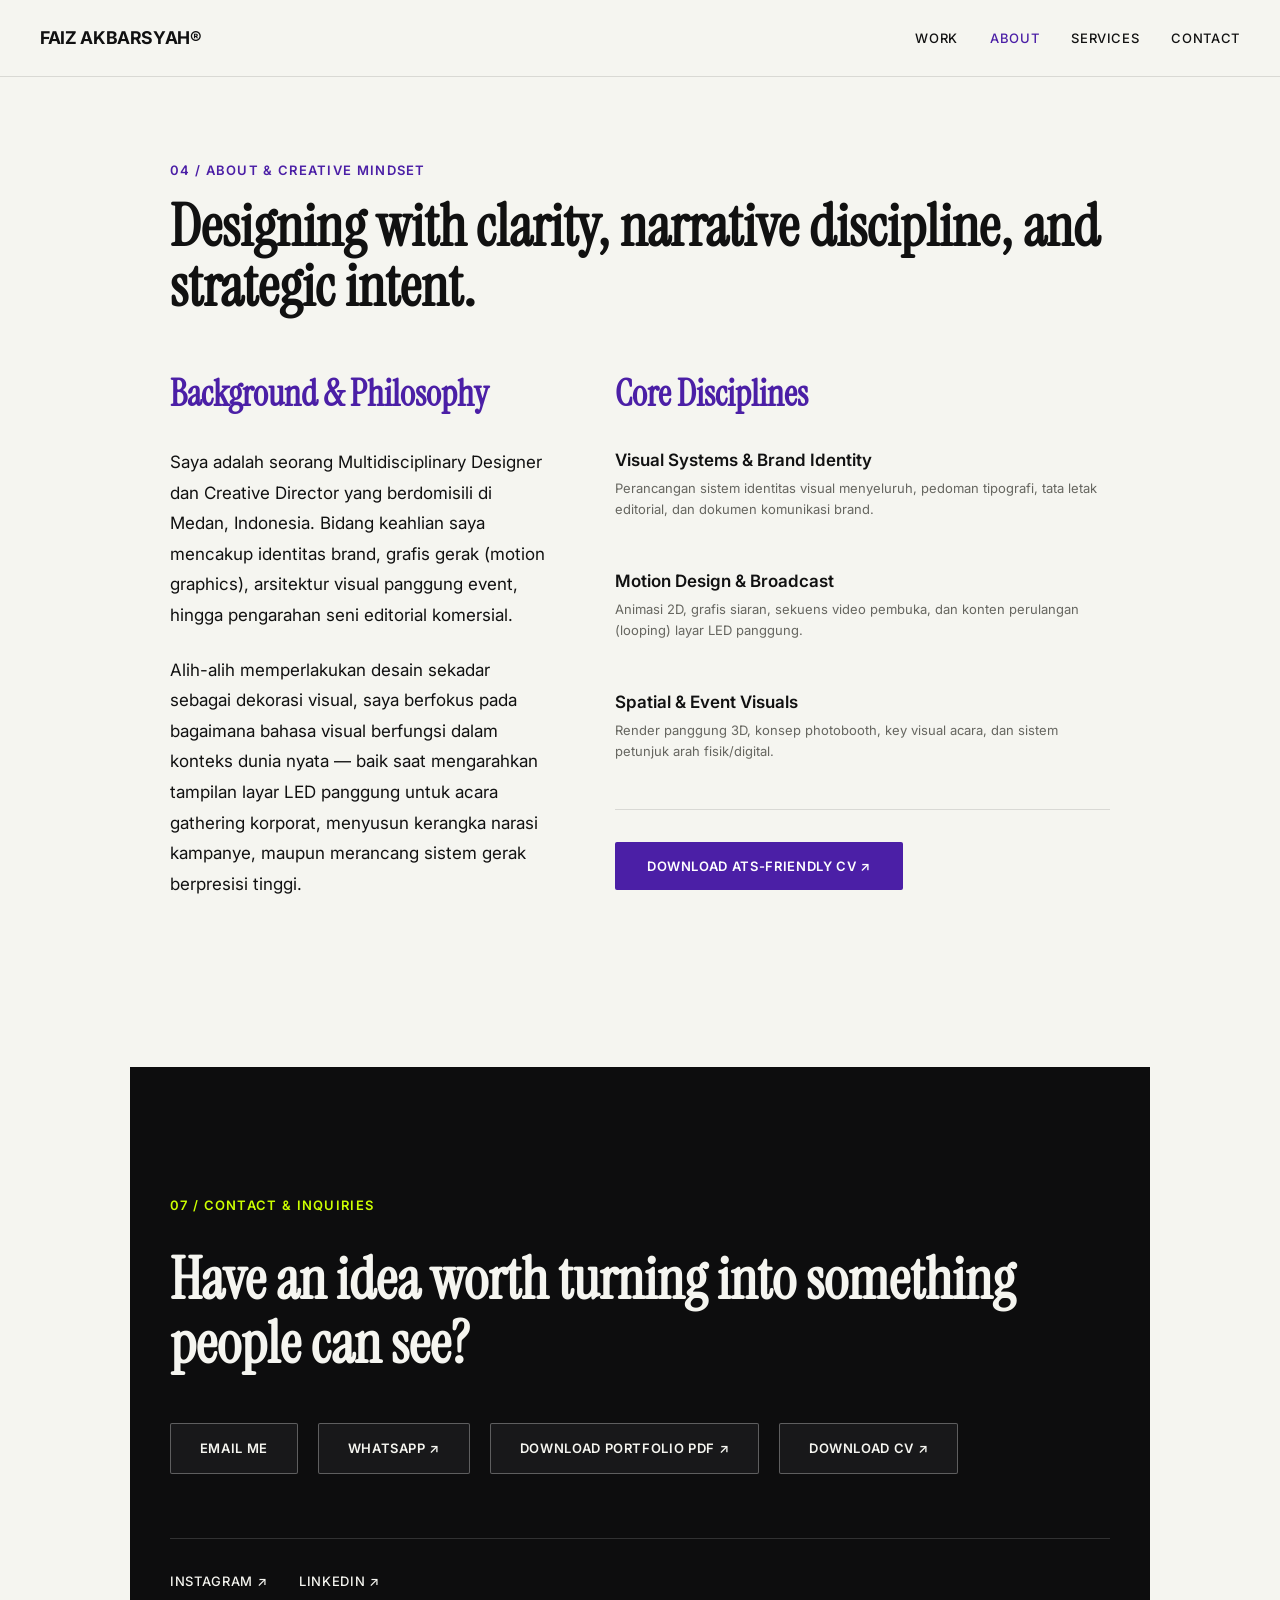
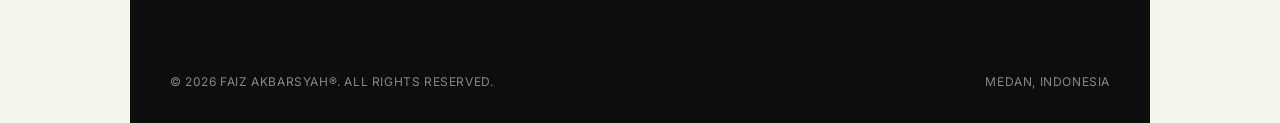
==== about.html @ 17c85652 "Fix footer button contrast, add dedicated about page, and remove scroll trap" ====
<!DOCTYPE html>
<html lang="id">
<head>
  <meta charset="UTF-8">
  <meta name="viewport" content="width=device-width, initial-scale=1.0">
  <title>About — FAIZ AKBARSYAH®</title>
  <meta name="description" content="Tentang Faiz Akbarsyah — Graphic Designer, Motion Designer, dan Creative Director berbasis di Medan, Indonesia.">
  <link rel="icon" type="image/svg+xml" href="/assets/icons/favicon.svg">
  <link rel="stylesheet" href="/css/style.css">
</head>
<body>

  <a href="#main-content" class="skip-link">Lompat ke Konten Utama</a>

  <header class="site-header" role="banner">
    <a href="/" class="brand-logo" aria-label="Beranda FAIZ AKBARSYAH">FAIZ AKBARSYAH®</a>
    <nav aria-label="Navigasi Utama">
      <ul class="nav-links">
        <li><a href="/#work">Work</a></li>
        <li><a href="/about.html" style="color: var(--color-purple);">About</a></li>
        <li><a href="/#services">Services</a></li>
        <li><a href="/#contact">Contact</a></li>
      </ul>
    </nav>
  </header>

  <main id="main-content" style="padding-top: 10rem;">
    <article class="about-page-container">
      <section style="border-bottom: none; padding-top: 0;">
        <p class="hero-subtitle">04 / ABOUT & CREATIVE MINDSET</p>
        <h1 class="font-serif" style="font-size: var(--text-h1); line-height: 1.05; margin-bottom: 3rem; max-width: 1000px;">
          Designing with clarity, narrative discipline, and strategic intent.
        </h1>

        <div class="about-grid">
          <div class="about-col-left">
            <h2 class="font-serif" style="font-size: var(--text-h2); color: var(--color-purple); margin-bottom: 1.5rem;">Background & Philosophy</h2>
            <p class="about-text">
              Saya adalah seorang Multidisciplinary Designer dan Creative Director yang berdomisili di Medan, Indonesia. Bidang keahlian saya mencakup identitas brand, grafis gerak (motion graphics), arsitektur visual panggung event, hingga pengarahan seni editorial komersial.
            </p>
            <p class="about-text">
              Alih-alih memperlakukan desain sekadar sebagai dekorasi visual, saya berfokus pada bagaimana bahasa visual berfungsi dalam konteks dunia nyata — baik saat mengarahkan tampilan layar LED panggung untuk acara gathering korporat, menyusun kerangka narasi kampanye, maupun merancang sistem gerak berpresisi tinggi.
            </p>
          </div>

          <div class="about-col-right">
            <h2 class="font-serif" style="font-size: var(--text-h2); color: var(--color-purple); margin-bottom: 1.5rem;">Core Disciplines</h2>
            
            <div class="about-capabilities-matrix" style="margin-top: 0; border-top: none; padding-top: 0;">
              <div class="matrix-item">
                <span class="matrix-title">Visual Systems & Brand Identity</span>
                <span class="matrix-desc">Perancangan sistem identitas visual menyeluruh, pedoman tipografi, tata letak editorial, dan dokumen komunikasi brand.</span>
              </div>
              <div class="matrix-item" style="margin-top: 1.5rem;">
                <span class="matrix-title">Motion Design & Broadcast</span>
                <span class="matrix-desc">Animasi 2D, grafis siaran, sekuens video pembuka, dan konten perulangan (looping) layar LED panggung.</span>
              </div>
              <div class="matrix-item" style="margin-top: 1.5rem;">
                <span class="matrix-title">Spatial & Event Visuals</span>
                <span class="matrix-desc">Render panggung 3D, konsep photobooth, key visual acara, dan sistem petunjuk arah fisik/digital.</span>
              </div>
            </div>

            <div style="margin-top: 3rem; padding-top: 2rem; border-top: 1px solid var(--color-border);">
              <a href="/cv-print.html" target="_blank" rel="noopener" class="btn-editorial" style="background-color: var(--color-purple); color: #fff;">
                Download ATS-Friendly CV ↗
              </a>
            </div>
          </div>
        </div>
      </section>

      <!-- Seksi Kontak Footer -->
      <section class="contact-section" style="margin-top: 5rem;">
        <div class="contact-content">
          <p class="section-label">07 / CONTACT & INQUIRIES</p>
          <h2 class="contact-heading font-serif">Have an idea worth turning into something people can see?</h2>
          
          <div class="contact-actions">
            <a id="emailLink" href="#" class="btn-footer">Email Me</a>
            <a id="whatsappLink" href="#" class="btn-footer" target="_blank" rel="noopener">WhatsApp ↗</a>
            <a href="/print.html" class="btn-footer" target="_blank" rel="noopener">Download Portfolio PDF ↗</a>
            <a href="/cv-print.html" class="btn-footer" target="_blank" rel="noopener">Download CV ↗</a>
          </div>

          <div class="social-links-row">
            <a href="https://instagram.com/faizakbarsyah" target="_blank" rel="noopener" class="social-link">Instagram ↗</a>
            <a href="https://linkedin.com/in/faizakbarsyah" target="_blank" rel="noopener" class="social-link">LinkedIn ↗</a>
          </div>
        </div>

        <footer class="site-footer" role="contentinfo">
          <span>© 2026 FAIZ AKBARSYAH®. ALL RIGHTS RESERVED.</span>
          <span>MEDAN, INDONESIA</span>
        </footer>
      </section>
    </article>
  </main>

  <script src="/data/site-config.js"></script>
  <script src="/js/app.js"></script>
</body>
</html>
---- css/style.css ----
/* ==========================================================================
   FAIZ AKBARSYAH® — SWISS EDITORIAL DESIGN SYSTEM
   ========================================================================== */

@import url('https://fonts.googleapis.com/css2?family=Instrument+Serif:ital@0;1&family=Inter:wght@300;400;500;600;700&display=swap');

:root {
  /* Color Palette (Neutral 85-90%, Deep Purple & Neon Lime Accents) */
  --color-bg: #F5F5F0;
  --color-bg-dark: #0D0D0E;
  --color-surface: #EBEBE4;
  --color-surface-dark: #18181A;
  
  --color-text: #111111;
  --color-text-muted: #666660;
  --color-text-inverse: #F5F5F0;
  --color-border: rgba(17, 17, 17, 0.12);

  /* Primary Accents */
  --color-purple: #4B1FA6;
  --color-purple-subtle: rgba(75, 31, 166, 0.08);
  --color-lime: #CCFF00;
  --color-lime-hover: #B8E600;

  /* Typography */
  --font-serif: 'Instrument Serif', Georgia, serif;
  --font-sans: 'Inter', -apple-system, BlinkMacSystemFont, sans-serif;

  --text-hero: clamp(3.2rem, 7.5vw, 8rem);
  --text-h1: clamp(2.2rem, 4.5vw, 4.5rem);
  --text-h2: clamp(1.5rem, 2.8vw, 2.75rem);
  --text-body: 1.0625rem;
  --text-meta: 0.8125rem;

  /* Transitions */
  --ease-editorial: cubic-bezier(0.16, 1, 0.3, 1);
  --transition-fast: 0.2s var(--ease-editorial);
  --transition-medium: 0.4s var(--ease-editorial);
}

/* Accessibility Utilities */
.skip-link {
  position: absolute;
  top: -100px;
  left: 1rem;
  background: var(--color-lime);
  color: var(--color-bg-dark);
  padding: 0.75rem 1.5rem;
  font-weight: 700;
  z-index: 1000;
  transition: top var(--transition-fast);
  text-decoration: none;
}

.skip-link:focus { top: 1rem; }

.sr-only {
  position: absolute;
  width: 1px;
  height: 1px;
  padding: 0;
  margin: -1px;
  overflow: hidden;
  clip: rect(0, 0, 0, 0);
  white-space: nowrap;
  border: 0;
}

:focus-visible {
  outline: 3px solid var(--color-purple);
  outline-offset: 4px;
}

/* Base Resets */
*, *::before, *::after {
  box-sizing: border-box;
  margin: 0;
  padding: 0;
}

html {
  font-family: var(--font-sans);
  font-size: 16px;
  background-color: var(--color-bg);
  color: var(--color-text);
  scroll-behavior: smooth;
  -webkit-font-smoothing: antialiased;
}

body {
  line-height: 1.6;
  overflow-x: hidden;
}

/* Typography Classes */
.font-serif { font-family: var(--font-serif); }
.font-sans { font-family: var(--font-sans); }

.section-label {
  font-size: var(--text-meta);
  font-weight: 600;
  letter-spacing: 0.1em;
  text-transform: uppercase;
  color: var(--color-purple);
  margin-bottom: 2rem;
}

/* Navigation */
.site-header {
  position: fixed;
  top: 0;
  left: 0;
  width: 100%;
  padding: 1.5rem 2.5rem;
  display: flex;
  justify-content: space-between;
  align-items: center;
  z-index: 100;
  background: rgba(245, 245, 240, 0.85);
  backdrop-filter: blur(10px);
  border-bottom: 1px solid var(--color-border);
}

.brand-logo {
  font-weight: 700;
  font-size: 1.1rem;
  letter-spacing: -0.02em;
  text-decoration: none;
  color: var(--color-text);
}

.nav-links {
  display: flex;
  gap: 2rem;
  list-style: none;
}

.nav-links a {
  text-decoration: none;
  color: var(--color-text);
  font-size: var(--text-meta);
  font-weight: 500;
  letter-spacing: 0.05em;
  text-transform: uppercase;
  transition: color var(--transition-fast);
}

.nav-links a:hover { color: var(--color-purple); }

/* Section Containers */
section {
  padding: 8rem 2.5rem 4rem;
  border-bottom: 1px solid var(--color-border);
}

@media (max-width: 768px) {
  section { padding: 6rem 1.5rem 3rem; }
  .site-header { padding: 1rem 1.5rem; }
}

/* Hero Section */
.hero-section {
  min-height: 85vh;
  display: flex;
  flex-direction: column;
  justify-content: flex-end;
  padding-bottom: 4rem;
  overflow: hidden;
}

.hero-title {
  font-family: var(--font-serif);
  font-size: var(--text-hero);
  line-height: 0.95;
  letter-spacing: -0.03em;
  text-transform: uppercase;
  margin-bottom: 2rem;
}

.hero-title-line {
  display: block;
  will-change: transform;
  transition: transform 0.1s linear;
}

.hero-title-line:nth-child(2) { color: var(--color-purple); }

.hero-subtitle {
  font-size: var(--text-meta);
  font-weight: 600;
  letter-spacing: 0.1em;
  text-transform: uppercase;
  color: var(--color-purple);
  margin-bottom: 1rem;
}

/* Short Manifesto */
.manifesto-section { max-width: 900px; }

.manifesto-text {
  font-family: var(--font-serif);
  font-size: var(--text-h2);
  line-height: 1.3;
  color: var(--color-text);
}

/* Category Filter Bar */
.filter-bar {
  display: flex;
  gap: 0.75rem;
  flex-wrap: wrap;
  margin-bottom: 2.5rem;
}

.filter-btn {
  background: transparent;
  border: 1px solid var(--color-border);
  padding: 0.5rem 1.25rem;
  font-family: var(--font-sans);
  font-size: var(--text-meta);
  font-weight: 500;
  cursor: pointer;
  border-radius: 20px;
  position: relative;
  overflow: hidden;
  transition: all var(--transition-fast);
}

.filter-btn.active, .filter-btn:hover {
  background-color: var(--color-purple);
  color: var(--color-text-inverse);
  border-color: var(--color-purple);
}

.filter-btn::after {
  content: '';
  position: absolute;
  bottom: 0;
  left: 50%;
  width: 0;
  height: 2px;
  background: var(--color-lime);
  transition: all var(--transition-fast);
  transform: translateX(-50%);
}

.filter-btn.active::after { width: 60%; }

/* Horizontal Work Gallery (Bebas Jebakan Scroll) */
.work-section { overflow: hidden; }

.horizontal-gallery-wrapper {
  display: flex;
  gap: 2rem;
  overflow-x: auto;
  scroll-snap-type: x mandatory;
  padding-bottom: 2rem;
  scrollbar-width: thin;
  scrollbar-color: var(--color-purple) var(--color-surface);
}

.horizontal-gallery-wrapper::-webkit-scrollbar { height: 6px; }
.horizontal-gallery-wrapper::-webkit-scrollbar-track { background: var(--color-surface); }
.horizontal-gallery-wrapper::-webkit-scrollbar-thumb { background-color: var(--color-purple); border-radius: 10px; }

.project-card {
  flex: 0 0 450px;
  scroll-snap-align: start;
  text-decoration: none;
  color: var(--color-text);
  display: flex;
  flex-direction: column;
  gap: 1rem;
  position: relative;
  cursor: pointer;
}

.project-card.size-large { flex: 0 0 650px; }
.project-card.size-small { flex: 0 0 350px; }

@media (max-width: 768px) {
  .project-card, .project-card.size-large, .project-card.size-small {
    flex: 0 0 85vw;
  }
}

.card-media-wrapper {
  position: relative;
  width: 100%;
  aspect-ratio: 16 / 10;
  background-color: var(--color-surface);
  overflow: hidden;
  border-radius: 2px;
}

.card-media-wrapper img,
.card-media-wrapper video {
  width: 100%;
  height: 100%;
  object-fit: cover;
  transition: transform var(--transition-medium), opacity var(--transition-fast);
}

.card-media-wrapper video {
  position: absolute;
  top: 0;
  left: 0;
  opacity: 0;
  pointer-events: none;
}

.play-badge {
  position: absolute;
  top: 1rem;
  right: 1rem;
  background: var(--color-lime);
  color: var(--color-bg-dark);
  font-size: 0.7rem;
  font-weight: 700;
  letter-spacing: 0.08em;
  text-transform: uppercase;
  padding: 0.25rem 0.6rem;
  border-radius: 100px;
  opacity: 0;
  transform: translateY(-5px);
  transition: all var(--transition-fast);
}

.project-card:hover .card-media-wrapper img { transform: scale(1.03); }
.project-card:hover .card-media-wrapper video.is-playing { opacity: 1; }
.project-card:hover .play-badge { opacity: 1; transform: translateY(0); }

.card-info {
  display: flex;
  justify-content: space-between;
  align-items: baseline;
}

.card-title { font-size: 1.25rem; font-weight: 600; }
.card-meta { font-size: var(--text-meta); color: var(--color-text-muted); }

/* About Section & Page */
.about-page-container { max-width: 1100px; margin: 0 auto; padding: 0 2.5rem; }

.about-grid {
  display: grid;
  grid-template-columns: 1fr 1.3fr;
  gap: 4rem;
}

@media (max-width: 900px) {
  .about-grid { grid-template-columns: 1fr; gap: 2rem; }
  .about-page-container { padding: 0 1.5rem; }
}

.about-heading { font-size: var(--text-h2); line-height: 1.2; }
.about-text { font-size: var(--text-body); color: var(--color-text); line-height: 1.8; margin-bottom: 1.5rem; }

.about-capabilities-matrix {
  margin-top: 3rem;
  display: flex;
  flex-direction: column;
  gap: 1.5rem;
  border-top: 1px solid var(--color-border);
  padding-top: 2rem;
}

.matrix-item { display: flex; flex-direction: column; gap: 0.25rem; }
.matrix-title { font-weight: 600; font-size: var(--text-body); }
.matrix-desc { font-size: var(--text-meta); color: var(--color-text-muted); }

/* Services Section */
.services-list {
  display: grid;
  grid-template-columns: repeat(auto-fit, minmax(300px, 1fr));
  gap: 3rem;
  margin-top: 2rem;
}

.service-item {
  display: flex;
  gap: 1.5rem;
  border-top: 1px solid var(--color-border);
  padding-top: 1.5rem;
  cursor: pointer;
  transition: transform var(--transition-fast);
}

.service-item:hover { transform: translateY(-4px); }
.service-item:hover .service-title { color: var(--color-purple); }

.service-num { font-size: 2rem; color: var(--color-purple); line-height: 1; }
.service-title { font-size: 1.25rem; font-weight: 600; margin-bottom: 0.5rem; transition: color var(--transition-fast); }
.service-desc { font-size: var(--text-meta); color: var(--color-text-muted); line-height: 1.6; }

/* Testimonials Section */
.testimonials-grid { max-width: 900px; margin-top: 2rem; }
.testimonial-card { border-left: 3px solid var(--color-purple); padding-left: 2rem; }
.testimonial-quote { font-size: var(--text-h2); line-height: 1.3; margin-bottom: 1.5rem; }
.testimonial-author { display: flex; flex-direction: column; font-style: normal; }
.author-name { font-weight: 600; font-size: var(--text-body); }
.author-role { font-size: var(--text-meta); color: var(--color-text-muted); }

/* Contact & Footer (PERBAIKAN TUNTAS GAMBAR 1 - Tombol Footer Terlihat Jelas) */
.contact-section {
  background-color: var(--color-bg-dark);
  color: var(--color-text-inverse);
  padding-bottom: 2rem;
  border-bottom: none;
}

.contact-section .section-label { color: var(--color-lime); }

.contact-heading {
  font-size: var(--text-h1);
  line-height: 1.1;
  margin-bottom: 3rem;
  max-width: 1000px;
}

.contact-actions {
  display: flex;
  gap: 1.25rem;
  flex-wrap: wrap;
  margin-bottom: 4rem;
}

/* TAMPILAN TEGAS TOMBOL FOOTER (Dipersiapkan Khusus Berlatar Gelap) */
.btn-footer {
  background-color: #18181A !important;
  color: #F5F5F0 !important;
  border: 1px solid rgba(255, 255, 255, 0.3) !important;
  padding: 0.9rem 1.8rem;
  font-family: var(--font-sans);
  font-size: var(--text-meta);
  font-weight: 600;
  letter-spacing: 0.05em;
  text-transform: uppercase;
  border-radius: 2px;
  text-decoration: none;
  display: inline-flex;
  align-items: center;
  gap: 0.5rem;
  transition: all var(--transition-fast);
}

.btn-footer:hover {
  background-color: var(--color-lime) !important;
  color: #0D0D0E !important;
  border-color: var(--color-lime) !important;
}

.social-links-row {
  display: flex;
  gap: 2rem;
  margin-bottom: 5rem;
  border-top: 1px solid rgba(255, 255, 255, 0.15);
  padding-top: 2rem;
}

.social-link {
  color: var(--color-text-inverse);
  text-decoration: none;
  font-size: var(--text-meta);
  font-weight: 500;
  letter-spacing: 0.05em;
  text-transform: uppercase;
  transition: color var(--transition-fast);
}

.social-link:hover { color: var(--color-lime); }

.site-footer {
  display: flex;
  justify-content: space-between;
  font-size: 0.75rem;
  color: rgba(255, 255, 255, 0.5);
  letter-spacing: 0.05em;
  text-transform: uppercase;
}

@media (max-width: 600px) {
  .site-footer { flex-direction: column; gap: 0.5rem; }
}

/* Button Standard Editorial (Mode Terang) */
.btn-editorial {
  display: inline-block;
  padding: 0.85rem 2rem;
  background-color: var(--color-text);
  color: var(--color-text-inverse);
  text-decoration: none;
  font-size: var(--text-meta);
  font-weight: 600;
  letter-spacing: 0.05em;
  text-transform: uppercase;
  border-radius: 2px;
  transition: background-color var(--transition-fast);
}

.btn-editorial:hover {
  background-color: var(--color-lime);
  color: var(--color-text);
}

/* Case Study Styling */
.case-study-hero { padding-top: 10rem; padding-bottom: 4rem; }

.case-study-meta-grid {
  display: grid;
  grid-template-columns: repeat(auto-fit, minmax(200px, 1fr));
  gap: 2rem;
  padding: 2rem 0;
  border-top: 1px solid var(--color-border);
  border-bottom: 1px solid var(--color-border);
  margin-bottom: 4rem;
}

.meta-item-label {
  font-size: var(--text-meta);
  text-transform: uppercase;
  letter-spacing: 0.08em;
  color: var(--color-text-muted);
  margin-bottom: 0.25rem;
}

.meta-item-value { font-size: 1rem; font-weight: 600; }

.case-study-media-hero {
  width: 100%;
  aspect-ratio: 16 / 9;
  background-color: var(--color-surface);
  margin-bottom: 5rem;
  overflow: hidden;
}

.case-study-media-hero img,
.case-study-media-hero video { width: 100%; height: 100%; object-fit: cover; }

.case-study-narrative {
  display: grid;
  grid-template-columns: 280px 1fr;
  gap: 3rem;
  margin-bottom: 4rem;
}

@media (max-width: 860px) {
  .case-study-narrative { grid-template-columns: 1fr; gap: 1rem; }
}

.narrative-title { font-family: var(--font-serif); font-size: 2rem; color: var(--color-purple); }
.narrative-content { font-size: var(--text-body); line-height: 1.8; color: var(--color-text); }

.case-study-gallery { display: flex; flex-direction: column; gap: 4rem; margin: 6rem 0; }
.gallery-item { width: 100%; background-color: var(--color-surface); }
.gallery-item img, .gallery-item video { width: 100%; height: auto; display: block; }
.gallery-caption { font-size: var(--text-meta); color: var(--color-text-muted); margin-top: 0.75rem; }

.next-project-bar {
  padding: 6rem 2.5rem;
  background-color: var(--color-surface-dark);
  color: var(--color-text-inverse);
  display: flex;
  justify-content: space-between;
  align-items: center;
  text-decoration: none;
  transition: background-color var(--transition-fast);
}

.next-project-bar:hover { background-color: var(--color-purple); }
.next-project-title { font-family: var(--font-serif); font-size: var(--text-h2); }

/* Print / PDF Generator Styling */
.print-body { background-color: #ffffff; color: #111111; }

.print-controls-header {
  position: sticky;
  top: 0;
  background: var(--color-bg-dark);
  color: var(--color-text-inverse);
  padding: 1rem 2rem;
  display: flex;
  justify-content: space-between;
  align-items: center;
  z-index: 200;
  border-bottom: 1px solid rgba(255, 255, 255, 0.1);
}

.print-controls-left { display: flex; align-items: center; gap: 1rem; }
.print-controls-left .brand-logo { color: var(--color-text-inverse); }
.print-separator { color: rgba(255, 255, 255, 0.3); }
.print-title { font-size: var(--text-meta); letter-spacing: 0.08em; color: var(--color-lime); }
.print-controls-right { display: flex; align-items: center; gap: 1.25rem; }
.print-label { font-size: var(--text-meta); }

.print-select {
  background: #222225;
  color: #fff;
  border: 1px solid rgba(255, 255, 255, 0.2);
  padding: 0.6rem 1rem;
  font-family: var(--font-sans);
  font-size: var(--text-meta);
  border-radius: 4px;
}

.btn-print-action {
  background-color: var(--color-lime);
  color: var(--color-bg-dark);
  border: none;
  padding: 0.75rem 1.5rem;
  font-family: var(--font-sans);
  font-size: var(--text-meta);
  font-weight: 700;
  letter-spacing: 0.05em;
  text-transform: uppercase;
  border-radius: 4px;
  cursor: pointer;
  display: inline-flex;
  align-items: center;
  gap: 0.6rem;
  transition: background-color var(--transition-fast);
}

.btn-print-action:hover { background-color: var(--color-lime-hover); }

.print-document { max-width: 1100px; margin: 0 auto; padding: 3rem 2rem; }

.print-doc-header {
  display: flex;
  justify-content: space-between;
  align-items: flex-end;
  border-bottom: 2px solid #111111;
  padding-bottom: 1.5rem;
  margin-bottom: 3rem;
}

.print-doc-title { font-size: 2.5rem; line-height: 1; }
.print-doc-subtitle { font-size: var(--text-meta); color: var(--color-text-muted); margin-top: 0.5rem; }
.print-doc-meta { text-align: right; display: flex; flex-direction: column; gap: 0.25rem; }

.print-tag {
  font-size: 0.75rem;
  font-weight: 700;
  background: var(--color-purple);
  color: #fff;
  padding: 0.2rem 0.6rem;
  border-radius: 2px;
  letter-spacing: 0.05em;
}

.print-date { font-size: var(--text-meta); color: var(--color-text-muted); }
.print-gallery-grid { display: flex; flex-direction: column; gap: 4cm; }

.print-item-page { page-break-inside: avoid; border-bottom: 1px dashed var(--color-border); padding-bottom: 3cm; }
.print-item-header { display: flex; gap: 1.5rem; align-items: baseline; margin-bottom: 1.5rem; }
.print-item-num { font-size: 2.5rem; color: var(--color-purple); }
.print-item-title { font-size: 1.75rem; font-weight: 700; }
.print-item-sub { font-size: var(--text-meta); color: var(--color-text-muted); }

.print-item-image {
  width: 100%;
  max-height: 500px;
  overflow: hidden;
  margin-bottom: 1.5rem;
  background: var(--color-surface);
}

.print-item-image img { width: 100%; height: 100%; object-fit: cover; }

.print-item-details {
  font-size: var(--text-body);
  line-height: 1.6;
  display: flex;
  flex-direction: column;
  gap: 0.75rem;
}

.print-doc-footer {
  margin-top: 4cm;
  border-top: 1px solid var(--color-border);
  padding-top: 1rem;
  display: flex;
  justify-content: space-between;
  font-size: 0.75rem;
  color: var(--color-text-muted);
}

/* Reduced Motion */
@media (prefers-reduced-motion: reduce) {
  *, ::before, ::after {
    animation-duration: 0.01ms !important;
    transition-duration: 0.01ms !important;
    scroll-behavior: auto !important;
  }
}

/* Print Stylesheet Overrides */
@media print {
  .no-print { display: none !important; }
  body { background: #ffffff !important; color: #000000 !important; }
  .print-document { padding: 0 !important; max-width: 100% !important; }
  .print-item-page { page-break-after: always; border-bottom: none !important; }
}
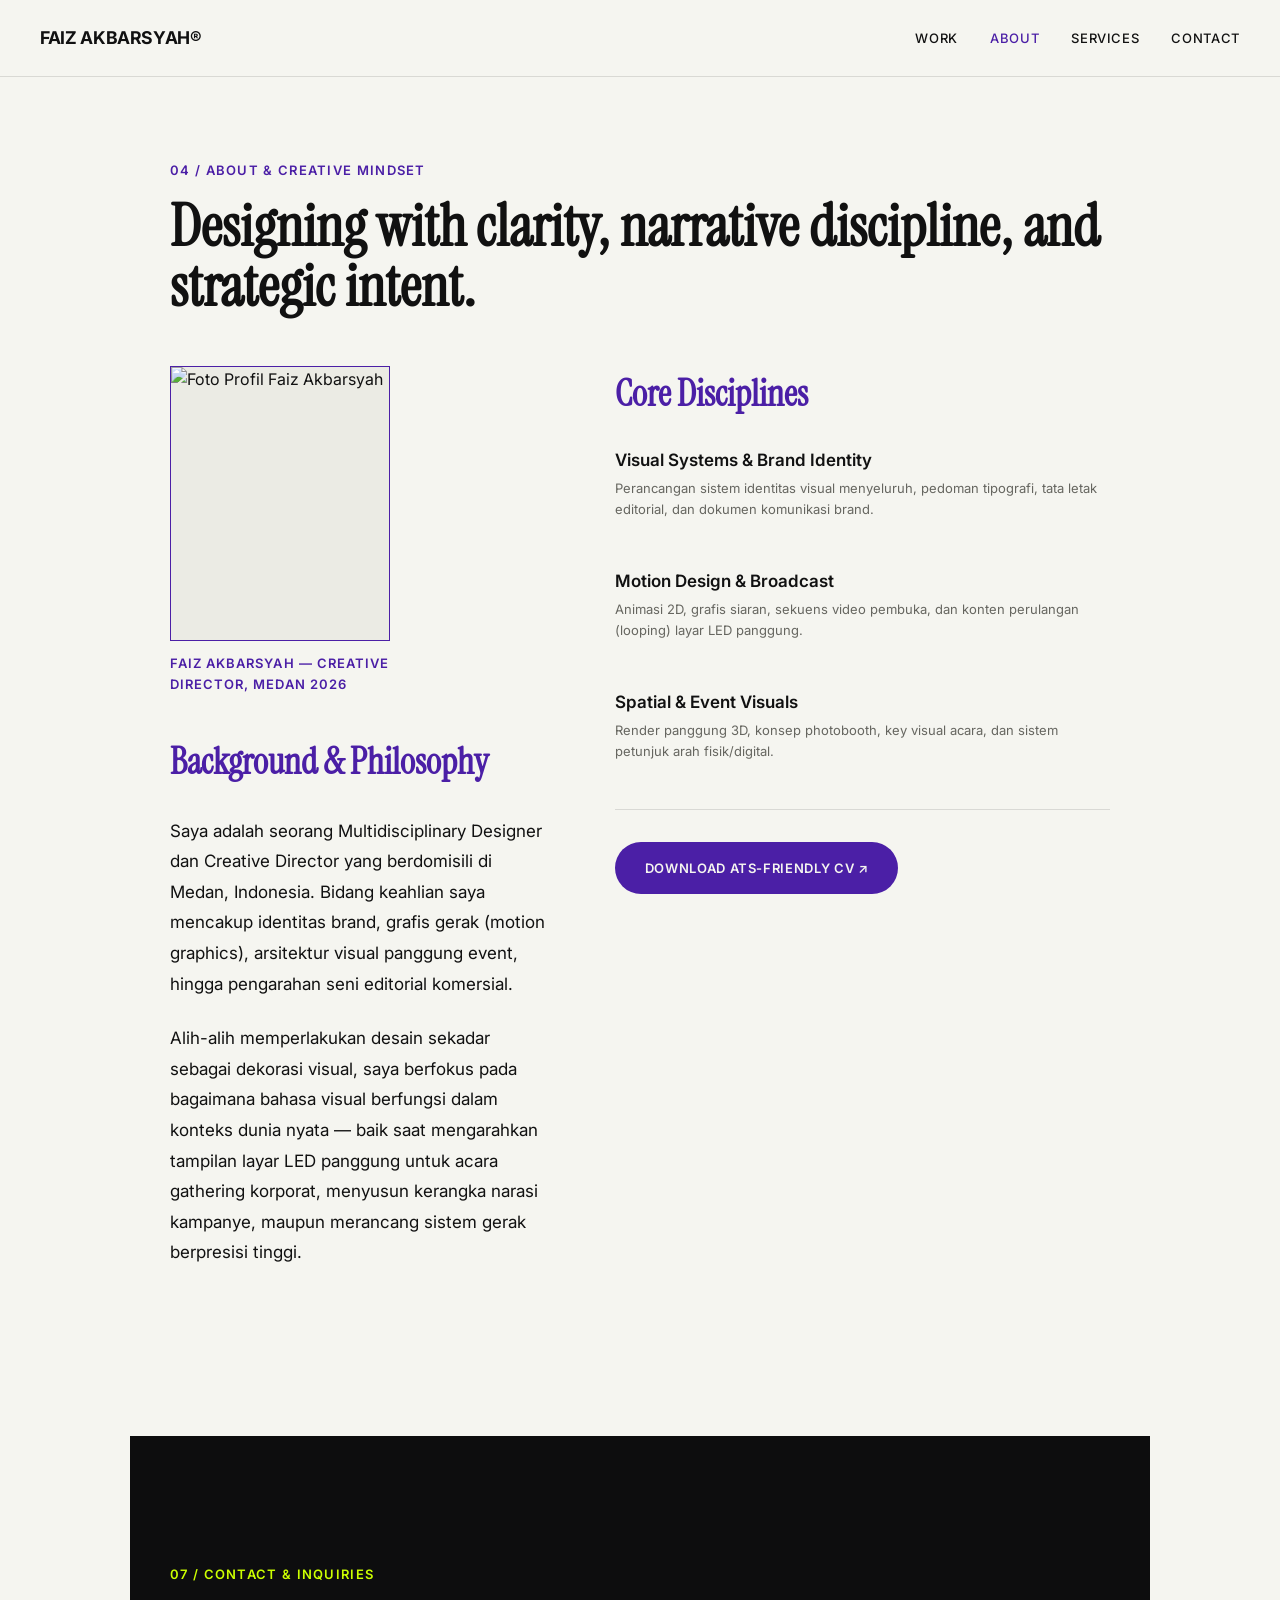
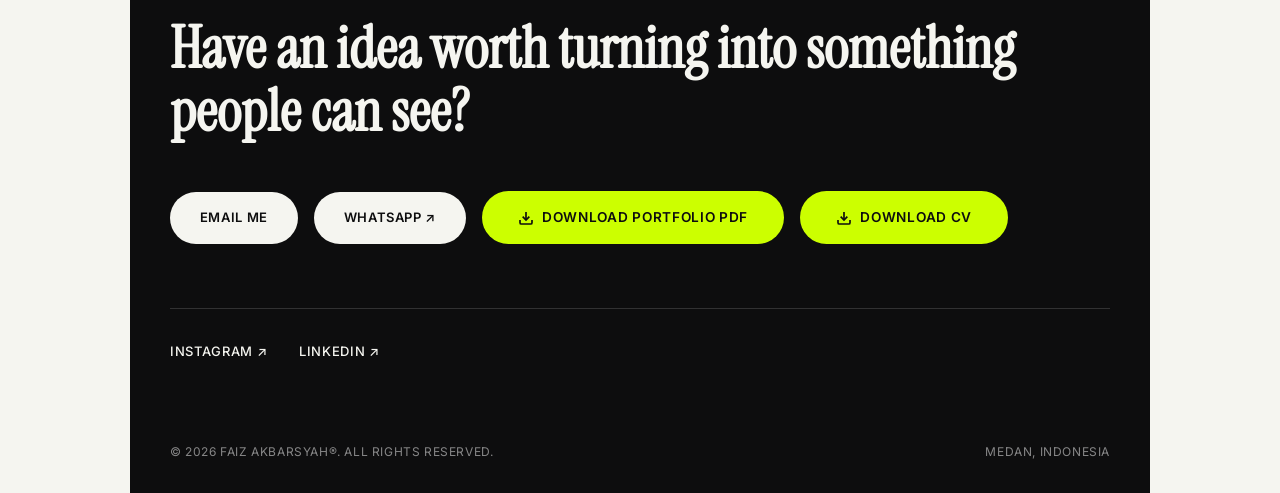
==== commit c9a36761: "fix footer button and download button, add hero cover, adjust responsive layout" ====
--- a/about.html
+++ b/about.html
@@ -14,7 +14,10 @@
 
   <header class="site-header" role="banner">
     <a href="/" class="brand-logo" aria-label="Beranda FAIZ AKBARSYAH">FAIZ AKBARSYAH®</a>
-    <nav aria-label="Navigasi Utama">
+    <button id="navToggleBtn" class="nav-toggle-btn" type="button" aria-label="Buka Menu Navigasi" aria-expanded="false" aria-controls="mainNav">
+      <span class="nav-toggle-icon"></span>
+    </button>
+    <nav id="mainNav" aria-label="Navigasi Utama">
       <ul class="nav-links">
         <li><a href="/#work">Work</a></li>
         <li><a href="/about.html" style="color: var(--color-purple);">About</a></li>
@@ -34,35 +37,18 @@
 
         <div class="about-grid">
           <div class="about-col-left">
-            <h2 class="font-serif" style="font-size: var(--text-h2); color: var(--color-purple); margin-bottom: 1.5rem;">Background & Philosophy</h2>
-            <p class="about-text">
-              Saya adalah seorang Multidisciplinary Designer dan Creative Director yang berdomisili di Medan, Indonesia. Bidang keahlian saya mencakup identitas brand, grafis gerak (motion graphics), arsitektur visual panggung event, hingga pengarahan seni editorial komersial.
-            </p>
-            <p class="about-text">
-              Alih-alih memperlakukan desain sekadar sebagai dekorasi visual, saya berfokus pada bagaimana bahasa visual berfungsi dalam konteks dunia nyata — baik saat mengarahkan tampilan layar LED panggung untuk acara gathering korporat, menyusun kerangka narasi kampanye, maupun merancang sistem gerak berpresisi tinggi.
-            </p>
+            <!-- Dirender dinamis dari ABOUT_DATA.photo (lihat js/app.js -> initAboutPageView) -->
+            <div id="aboutPhotoCard"></div>
+            <!-- Dirender dinamis dari ABOUT_DATA.background -->
+            <div id="aboutBackgroundBlock"></div>
           </div>
 
           <div class="about-col-right">
-            <h2 class="font-serif" style="font-size: var(--text-h2); color: var(--color-purple); margin-bottom: 1.5rem;">Core Disciplines</h2>
-            
-            <div class="about-capabilities-matrix" style="margin-top: 0; border-top: none; padding-top: 0;">
-              <div class="matrix-item">
-                <span class="matrix-title">Visual Systems & Brand Identity</span>
-                <span class="matrix-desc">Perancangan sistem identitas visual menyeluruh, pedoman tipografi, tata letak editorial, dan dokumen komunikasi brand.</span>
-              </div>
-              <div class="matrix-item" style="margin-top: 1.5rem;">
-                <span class="matrix-title">Motion Design & Broadcast</span>
-                <span class="matrix-desc">Animasi 2D, grafis siaran, sekuens video pembuka, dan konten perulangan (looping) layar LED panggung.</span>
-              </div>
-              <div class="matrix-item" style="margin-top: 1.5rem;">
-                <span class="matrix-title">Spatial & Event Visuals</span>
-                <span class="matrix-desc">Render panggung 3D, konsep photobooth, key visual acara, dan sistem petunjuk arah fisik/digital.</span>
-              </div>
-            </div>
+            <!-- Dirender dinamis dari ABOUT_DATA.disciplines -->
+            <div id="aboutDisciplinesBlock"></div>
 
             <div style="margin-top: 3rem; padding-top: 2rem; border-top: 1px solid var(--color-border);">
-              <a href="/cv-print.html" target="_blank" rel="noopener" class="btn-editorial" style="background-color: var(--color-purple); color: #fff;">
+              <a href="/cv-print.html" target="_blank" rel="noopener" class="cta-pill cta-accent">
                 Download ATS-Friendly CV ↗
               </a>
             </div>
@@ -77,10 +63,16 @@
           <h2 class="contact-heading font-serif">Have an idea worth turning into something people can see?</h2>
           
           <div class="contact-actions">
-            <a id="emailLink" href="#" class="btn-footer">Email Me</a>
-            <a id="whatsappLink" href="#" class="btn-footer" target="_blank" rel="noopener">WhatsApp ↗</a>
-            <a href="/print.html" class="btn-footer" target="_blank" rel="noopener">Download Portfolio PDF ↗</a>
-            <a href="/cv-print.html" class="btn-footer" target="_blank" rel="noopener">Download CV ↗</a>
+            <a id="emailLink" href="#" class="cta-pill cta-secondary">Email Me</a>
+            <a id="whatsappLink" href="#" class="cta-pill cta-secondary" target="_blank" rel="noopener">WhatsApp ↗</a>
+            <a href="/print.html" class="cta-pill cta-primary" target="_blank" rel="noopener">
+              <svg class="cta-icon" viewBox="0 0 24 24" fill="none" stroke="currentColor"><path d="M21 15v4a2 2 0 0 1-2 2H5a2 2 0 0 1-2-2v-4"></path><polyline points="7 10 12 15 17 10"></polyline><line x1="12" y1="15" x2="12" y2="3"></line></svg>
+              Download Portfolio PDF
+            </a>
+            <a href="/cv-print.html" class="cta-pill cta-primary" target="_blank" rel="noopener">
+              <svg class="cta-icon" viewBox="0 0 24 24" fill="none" stroke="currentColor"><path d="M21 15v4a2 2 0 0 1-2 2H5a2 2 0 0 1-2-2v-4"></path><polyline points="7 10 12 15 17 10"></polyline><line x1="12" y1="15" x2="12" y2="3"></line></svg>
+              Download CV
+            </a>
           </div>
 
           <div class="social-links-row">
@@ -98,6 +90,7 @@
   </main>
 
   <script src="/data/site-config.js"></script>
+  <script src="/data/about-data.js"></script>
   <script src="/js/app.js"></script>
 </body>
-</html>+</html>
--- a/css/style.css
+++ b/css/style.css
@@ -18,7 +18,6 @@
 
   /* Primary Accents */
   --color-purple: #4B1FA6;
-  --color-purple-subtle: rgba(75, 31, 166, 0.08);
   --color-lime: #CCFF00;
   --color-lime-hover: #B8E600;
 
@@ -33,9 +32,8 @@
   --text-meta: 0.8125rem;
 
   /* Transitions */
-  --ease-editorial: cubic-bezier(0.16, 1, 0.3, 1);
-  --transition-fast: 0.2s var(--ease-editorial);
-  --transition-medium: 0.4s var(--ease-editorial);
+  --transition-fast: 0.2s cubic-bezier(0.16, 1, 0.3, 1);
+  --transition-medium: 0.4s cubic-bezier(0.16, 1, 0.3, 1);
 }
 
 /* Accessibility Utilities */
@@ -147,7 +145,95 @@
 
 .nav-links a:hover { color: var(--color-purple); }
 
-/* Section Containers */
+/* Mobile Navigation — Hamburger Toggle & Fullscreen Overlay */
+.nav-toggle-btn {
+  display: none;
+  background: transparent;
+  border: none;
+  cursor: pointer;
+  width: 44px;
+  height: 44px;
+  align-items: center;
+  justify-content: center;
+  position: relative;
+  z-index: 210;
+  padding: 0;
+}
+
+.nav-toggle-icon {
+  position: relative;
+  display: block;
+  width: 22px;
+  height: 2px;
+  background-color: var(--color-text);
+  transition: background-color var(--transition-fast);
+}
+
+.nav-toggle-icon::before,
+.nav-toggle-icon::after {
+  content: '';
+  position: absolute;
+  left: 0;
+  width: 22px;
+  height: 2px;
+  background-color: var(--color-text);
+  transition: transform var(--transition-fast), top var(--transition-fast);
+}
+
+.nav-toggle-icon::before { top: -7px; }
+.nav-toggle-icon::after { top: 7px; }
+
+/* "X" state saat menu terbuka */
+body.nav-open .nav-toggle-icon { background-color: transparent; }
+body.nav-open .nav-toggle-icon::before { top: 0; transform: rotate(45deg); }
+body.nav-open .nav-toggle-icon::after { top: 0; transform: rotate(-45deg); }
+
+@media (max-width: 768px) {
+  .nav-toggle-btn { display: flex; }
+
+  /* Overlay fullscreen gelap berisi nav-links, disembunyikan by default */
+  .site-header > nav {
+    position: fixed;
+    top: 0;
+    left: 0;
+    width: 100%;
+    height: 100vh;
+    height: 100dvh;
+    background-color: var(--color-bg-dark);
+    display: flex;
+    align-items: center;
+    justify-content: center;
+    opacity: 0;
+    visibility: hidden;
+    transform: translateY(-12px);
+    transition: opacity var(--transition-medium), transform var(--transition-medium), visibility var(--transition-medium);
+    z-index: 150;
+  }
+
+  body.nav-open .site-header > nav {
+    opacity: 1;
+    visibility: visible;
+    transform: translateY(0);
+  }
+
+  .site-header .nav-links {
+    flex-direction: column;
+    gap: 2.5rem;
+    text-align: center;
+  }
+
+  .site-header .nav-links a {
+    font-size: 1.5rem;
+    color: var(--color-text-inverse) !important;
+  }
+
+  .site-header .nav-links a:hover { color: var(--color-lime) !important; }
+
+  /* Kunci scroll body saat overlay menu terbuka */
+  body.nav-open { overflow: hidden; }
+}
+
+/* Layout Section Containers */
 section {
   padding: 8rem 2.5rem 4rem;
   border-bottom: 1px solid var(--color-border);
@@ -166,6 +252,44 @@
   justify-content: flex-end;
   padding-bottom: 4rem;
   overflow: hidden;
+  position: relative; /* konteks posisi untuk .hero-bg, tidak mengubah flex layout teks */
+}
+
+/* Hero Cover Image — full-bleed, desain kustom dari user (bukan lagi CSS-generated blob/glass).
+   Layer dekoratif absolute di belakang teks (z-index: -1), sehingga TIDAK
+   mempengaruhi posisi/layout .hero-subtitle & .hero-title sama sekali.
+   Parallax cursor + zoom scroll digerakkan oleh js/app.js -> initHeroDynamicBackground(). */
+.hero-bg {
+  position: absolute;
+  inset: 0;
+  z-index: -1;
+  overflow: hidden;
+  pointer-events: none;
+}
+
+.hero-cover-img {
+  position: absolute;
+  top: -4%;
+  left: -4%;
+  width: 108%;
+  height: 108%;
+  object-fit: cover;
+  object-position: 62% center; /* fokus ke area transisi warna paling kaya di desain */
+  will-change: transform;
+  transform: translate3d(0, 0, 0) scale(1);
+  /* Transisi CSS yang menghaluskan animasi (bukan JS rAF loop terus-menerus) — jauh lebih ringan */
+  transition: transform 0.5s cubic-bezier(0.16, 1, 0.3, 1);
+}
+
+@media (max-width: 768px) {
+  .hero-cover-img {
+    /* Crop mobile portrait lebih sempit — geser fokus agar pita warna aksen tetap kelihatan */
+    object-position: 78% center;
+  }
+}
+
+@media (prefers-reduced-motion: reduce) {
+  .hero-cover-img { transition: none; }
 }
 
 .hero-title {
@@ -194,14 +318,20 @@
   margin-bottom: 1rem;
 }
 
-/* Short Manifesto */
-.manifesto-section { max-width: 900px; }
+/* Short Manifesto — Full-Bleed Purple Band (pola sama dengan .contact-section) */
+.manifesto-section {
+  max-width: none;
+  background-color: var(--color-purple);
+  color: var(--color-lime);
+  border-bottom: none;
+}
 
 .manifesto-text {
   font-family: var(--font-serif);
   font-size: var(--text-h2);
   line-height: 1.3;
-  color: var(--color-text);
+  color: var(--color-lime);
+  max-width: 900px;
 }
 
 /* Category Filter Bar */
@@ -215,14 +345,13 @@
 .filter-btn {
   background: transparent;
   border: 1px solid var(--color-border);
-  padding: 0.5rem 1.25rem;
+  padding: 0.65rem 1.4rem;
   font-family: var(--font-sans);
   font-size: var(--text-meta);
   font-weight: 500;
+  color: var(--color-text);
   cursor: pointer;
-  border-radius: 20px;
-  position: relative;
-  overflow: hidden;
+  border-radius: 100px;
   transition: all var(--transition-fast);
 }
 
@@ -232,22 +361,48 @@
   border-color: var(--color-purple);
 }
 
-.filter-btn::after {
-  content: '';
-  position: absolute;
-  bottom: 0;
-  left: 50%;
-  width: 0;
-  height: 2px;
-  background: var(--color-lime);
+/* Horizontal Work Gallery & Circular Controls (Task D) */
+.work-section {
+  overflow: hidden;
+  position: relative;
+}
+
+.gallery-controls-header {
+  display: flex;
+  justify-content: space-between;
+  align-items: flex-end;
+  margin-bottom: 2.5rem;
+}
+
+.gallery-nav-group {
+  display: flex;
+  gap: 0.5rem;
+}
+
+.gallery-nav-btn {
+  width: 48px;
+  height: 48px;
+  border-radius: 50%;
+  background: transparent;
+  border: 1px solid var(--color-border);
+  color: var(--color-text);
+  font-size: 1.25rem;
+  display: flex;
+  align-items: center;
+  justify-content: center;
+  cursor: pointer;
   transition: all var(--transition-fast);
-  transform: translateX(-50%);
-}
-
-.filter-btn.active::after { width: 60%; }
-
-/* Horizontal Work Gallery (Bebas Jebakan Scroll) */
-.work-section { overflow: hidden; }
+}
+
+.gallery-nav-btn:hover {
+  background: var(--color-purple);
+  color: var(--color-text-inverse);
+  border-color: var(--color-purple);
+}
+
+@media (max-width: 768px) {
+  .gallery-nav-group { display: none; }
+}
 
 .horizontal-gallery-wrapper {
   display: flex;
@@ -255,13 +410,11 @@
   overflow-x: auto;
   scroll-snap-type: x mandatory;
   padding-bottom: 2rem;
-  scrollbar-width: thin;
-  scrollbar-color: var(--color-purple) var(--color-surface);
-}
-
-.horizontal-gallery-wrapper::-webkit-scrollbar { height: 6px; }
-.horizontal-gallery-wrapper::-webkit-scrollbar-track { background: var(--color-surface); }
-.horizontal-gallery-wrapper::-webkit-scrollbar-thumb { background-color: var(--color-purple); border-radius: 10px; }
+  scrollbar-width: none;
+  -webkit-overflow-scrolling: touch;
+}
+
+.horizontal-gallery-wrapper::-webkit-scrollbar { display: none; }
 
 .project-card {
   flex: 0 0 450px;
@@ -351,6 +504,7 @@
 @media (max-width: 900px) {
   .about-grid { grid-template-columns: 1fr; gap: 2rem; }
   .about-page-container { padding: 0 1.5rem; }
+  .about-photo-card { max-width: 160px; margin-bottom: 2rem; }
 }
 
 .about-heading { font-size: var(--text-h2); line-height: 1.2; }
@@ -369,39 +523,166 @@
 .matrix-title { font-weight: 600; font-size: var(--text-body); }
 .matrix-desc { font-size: var(--text-meta); color: var(--color-text-muted); }
 
-/* Services Section */
+/* About Page — Profile Photo Identity Card */
+.about-photo-card {
+  max-width: 220px;
+  margin-bottom: 2.5rem;
+}
+
+.about-photo-frame {
+  width: 100%;
+  aspect-ratio: 4 / 5;
+  overflow: hidden;
+  border: 1px solid var(--color-purple);
+  background-color: var(--color-surface);
+}
+
+.about-photo-frame img {
+  width: 100%;
+  height: 100%;
+  object-fit: cover;
+  display: block;
+}
+
+.about-photo-caption {
+  display: block;
+  margin-top: 0.75rem;
+  font-size: var(--text-meta);
+  font-weight: 600;
+  letter-spacing: 0.08em;
+  text-transform: uppercase;
+  color: var(--color-purple);
+}
+
+/* Services Section (Task C - Editorial Typographic Links) */
 .services-list {
   display: grid;
   grid-template-columns: repeat(auto-fit, minmax(300px, 1fr));
+  column-gap: 4rem;
+  row-gap: 2rem;
+  margin-top: 2rem;
+}
+
+.service-item-link {
+  text-decoration: none;
+  color: inherit;
+  display: flex;
+  flex-direction: column;
+  gap: 0.5rem;
+  padding: 1.5rem 0;
+  border-bottom: 1px solid var(--color-border);
+  transition: all var(--transition-fast);
+}
+
+.service-title {
+  font-family: var(--font-serif);
+  font-size: 2rem;
+  display: inline-flex;
+  align-items: center;
+  align-self: flex-start;
+  gap: 0.75rem;
+  padding: 0.35rem 0;
+  border-radius: 100px;
+  transition: all var(--transition-fast);
+}
+
+.service-indicator {
+  opacity: 0;
+  transform: translate(-4px, 4px);
+  transition: all var(--transition-fast);
+  color: var(--color-lime);
+  font-family: var(--font-sans);
+}
+
+.service-item-link:hover .service-title {
+  background-color: var(--color-purple);
+  color: #F5F5F0;
+  padding: 0.35rem 1.25rem;
+  transform: translateY(-2px);
+}
+
+.service-item-link:hover .service-indicator {
+  opacity: 1;
+  transform: translate(0, 0);
+}
+
+/* Testimonials / Endorsements Section (06) */
+.testimonials-grid {
+  display: flex;
+  flex-direction: column;
   gap: 3rem;
-  margin-top: 2rem;
-}
-
-.service-item {
-  display: flex;
-  gap: 1.5rem;
+  max-width: 900px;
+}
+
+.testimonial-card {
+  border-left: 3px solid var(--color-purple);
+  padding-left: 2rem;
+}
+
+.testimonial-quote {
+  font-size: var(--text-h2);
+  line-height: 1.35;
+  color: var(--color-text);
+  margin-bottom: 1.5rem;
+}
+
+.testimonial-author {
+  display: flex;
+  flex-direction: column;
+  gap: 0.25rem;
+  font-style: normal;
+}
+
+.author-name {
+  font-family: var(--font-sans);
+  font-weight: 700;
+  font-size: var(--text-body);
+  color: var(--color-text);
+}
+
+.author-role {
+  font-family: var(--font-sans);
+  font-size: var(--text-meta);
+  font-weight: 500;
+  letter-spacing: 0.05em;
+  text-transform: uppercase;
+  color: var(--color-text-muted);
+}
+
+/* Service Pitch Page Architecture */
+.pitch-grid {
+  display: grid;
+  grid-template-columns: 1fr 2fr;
+  gap: 4rem;
+  margin-bottom: 6rem;
   border-top: 1px solid var(--color-border);
-  padding-top: 1.5rem;
-  cursor: pointer;
-  transition: transform var(--transition-fast);
-}
-
-.service-item:hover { transform: translateY(-4px); }
-.service-item:hover .service-title { color: var(--color-purple); }
-
-.service-num { font-size: 2rem; color: var(--color-purple); line-height: 1; }
-.service-title { font-size: 1.25rem; font-weight: 600; margin-bottom: 0.5rem; transition: color var(--transition-fast); }
-.service-desc { font-size: var(--text-meta); color: var(--color-text-muted); line-height: 1.6; }
-
-/* Testimonials Section */
-.testimonials-grid { max-width: 900px; margin-top: 2rem; }
-.testimonial-card { border-left: 3px solid var(--color-purple); padding-left: 2rem; }
-.testimonial-quote { font-size: var(--text-h2); line-height: 1.3; margin-bottom: 1.5rem; }
-.testimonial-author { display: flex; flex-direction: column; font-style: normal; }
-.author-name { font-weight: 600; font-size: var(--text-body); }
-.author-role { font-size: var(--text-meta); color: var(--color-text-muted); }
-
-/* Contact & Footer (PERBAIKAN TUNTAS GAMBAR 1 - Tombol Footer Terlihat Jelas) */
+  padding-top: 3rem;
+}
+
+@media (max-width: 900px) {
+  .pitch-grid { grid-template-columns: 1fr; gap: 1rem; }
+}
+
+.pitch-step {
+  font-size: var(--text-meta);
+  font-weight: 700;
+  color: var(--color-purple);
+  letter-spacing: 0.05em;
+}
+
+.pitch-content h3 {
+  font-family: var(--font-serif);
+  font-size: 2rem;
+  margin-bottom: 1rem;
+}
+
+.pitch-content p {
+  font-size: var(--text-body);
+  line-height: 1.8;
+  color: var(--color-text-muted);
+}
+
+/* CTA Button System (Task A & B) */
 .contact-section {
   background-color: var(--color-bg-dark);
   color: var(--color-text-inverse);
@@ -420,34 +701,74 @@
 
 .contact-actions {
   display: flex;
-  gap: 1.25rem;
+  gap: 1rem;
   flex-wrap: wrap;
   margin-bottom: 4rem;
-}
-
-/* TAMPILAN TEGAS TOMBOL FOOTER (Dipersiapkan Khusus Berlatar Gelap) */
-.btn-footer {
-  background-color: #18181A !important;
-  color: #F5F5F0 !important;
-  border: 1px solid rgba(255, 255, 255, 0.3) !important;
-  padding: 0.9rem 1.8rem;
+  align-items: center;
+}
+
+/* Base CTA Pill */
+.cta-pill {
   font-family: var(--font-sans);
   font-size: var(--text-meta);
   font-weight: 600;
   letter-spacing: 0.05em;
   text-transform: uppercase;
-  border-radius: 2px;
   text-decoration: none;
+  border-radius: 100px;
+  padding: 0.9rem 1.8rem;
   display: inline-flex;
   align-items: center;
+  justify-content: center;
   gap: 0.5rem;
   transition: all var(--transition-fast);
-}
-
-.btn-footer:hover {
-  background-color: var(--color-lime) !important;
-  color: #0D0D0E !important;
-  border-color: var(--color-lime) !important;
+  border: 1px solid transparent;
+}
+
+/* Secondary CTA (White Background, Black Text -> Purple Hover) */
+.cta-secondary {
+  background-color: #F5F5F0;
+  color: #0D0D0E;
+}
+
+.cta-secondary:hover {
+  background-color: var(--color-purple);
+  color: var(--color-lime);
+  border-color: var(--color-lime);
+}
+
+/* Primary CTA (Lime Background, Black Text -> Purple Hover) */
+.cta-primary {
+  background-color: var(--color-lime);
+  color: #0D0D0E;
+  padding: 0.9rem 2.2rem;
+  font-size: 0.85rem;
+}
+
+.cta-primary:hover {
+  background-color: var(--color-purple);
+  color: #F5F5F0;
+  border-color: #F5F5F0;
+}
+
+/* Accent CTA (Purple Background, White Text -> Lime Hover)
+   Digunakan untuk aksen kontekstual di luar grup CTA utama,
+   misalnya tombol "Download ATS-Friendly CV" di halaman About. */
+.cta-accent {
+  background-color: var(--color-purple);
+  color: #F5F5F0;
+}
+
+.cta-accent:hover {
+  background-color: var(--color-lime);
+  color: #0D0D0E;
+  border-color: var(--color-purple);
+}
+
+.cta-icon {
+  width: 16px;
+  height: 16px;
+  stroke-width: 2.5;
 }
 
 .social-links-row {
@@ -483,27 +804,7 @@
   .site-footer { flex-direction: column; gap: 0.5rem; }
 }
 
-/* Button Standard Editorial (Mode Terang) */
-.btn-editorial {
-  display: inline-block;
-  padding: 0.85rem 2rem;
-  background-color: var(--color-text);
-  color: var(--color-text-inverse);
-  text-decoration: none;
-  font-size: var(--text-meta);
-  font-weight: 600;
-  letter-spacing: 0.05em;
-  text-transform: uppercase;
-  border-radius: 2px;
-  transition: background-color var(--transition-fast);
-}
-
-.btn-editorial:hover {
-  background-color: var(--color-lime);
-  color: var(--color-text);
-}
-
-/* Case Study Styling */
+/* Case Study & Print Overrides */
 .case-study-hero { padding-top: 10rem; padding-bottom: 4rem; }
 
 .case-study-meta-grid {
@@ -623,6 +924,49 @@
 
 .btn-print-action:hover { background-color: var(--color-lime-hover); }
 
+@media (max-width: 768px) {
+  .print-controls-header {
+    flex-direction: column;
+    align-items: stretch;
+    gap: 1rem;
+    padding: 1rem 1.25rem;
+  }
+
+  .print-controls-left {
+    flex-wrap: wrap;
+    row-gap: 0.5rem;
+  }
+
+  .print-separator { display: none; }
+
+  .print-title {
+    font-size: 0.7rem;
+    width: 100%;
+  }
+
+  .print-controls-right {
+    flex-wrap: wrap;
+    width: 100%;
+  }
+
+  .print-label { display: none; }
+
+  .print-select {
+    flex: 1;
+    min-width: 0;
+  }
+
+  .btn-print-action {
+    width: 100%;
+    justify-content: center;
+  }
+}
+
+@media (max-width: 480px) {
+  .print-controls-right { flex-direction: column; align-items: stretch; }
+  .print-select { width: 100%; }
+}
+
 .print-document { max-width: 1100px; margin: 0 auto; padding: 3rem 2rem; }
 
 .print-doc-header {
@@ -637,6 +981,81 @@
 .print-doc-title { font-size: 2.5rem; line-height: 1; }
 .print-doc-subtitle { font-size: var(--text-meta); color: var(--color-text-muted); margin-top: 0.5rem; }
 .print-doc-meta { text-align: right; display: flex; flex-direction: column; gap: 0.25rem; }
+
+/* About Me — target ±50% tinggi halaman pertama A4 (lihat catatan presisi di respons chat) */
+.print-about-section {
+  min-height: 10cm;
+  padding: 1.5rem 0 2.5rem;
+  border-bottom: 1px dashed var(--color-border);
+  margin-bottom: 3rem;
+  page-break-inside: avoid;
+}
+
+.print-about-title {
+  font-size: 1.75rem;
+  color: var(--color-purple);
+  margin-bottom: 1.25rem;
+}
+
+.print-about-text {
+  font-size: var(--text-body);
+  line-height: 1.9;
+  color: #222;
+  max-width: 800px;
+}
+
+/* Print Portfolio — About Section: Photo + Text Grid */
+.print-about-grid {
+  display: grid;
+  grid-template-columns: 220px 1fr;
+  gap: 2.5rem;
+  align-items: start;
+}
+
+.print-about-photo-wrap {
+  display: flex;
+  flex-direction: column;
+}
+
+.print-about-photo-frame {
+  width: 100%;
+  aspect-ratio: 4 / 5;
+  overflow: hidden;
+  border: 1px solid var(--color-purple);
+  background-color: var(--color-surface);
+}
+
+.print-about-photo-frame img {
+  width: 100%;
+  height: 100%;
+  object-fit: cover;
+  display: block;
+}
+
+.print-about-photo-caption {
+  display: block;
+  margin-top: 0.75rem;
+  font-size: 0.7rem;
+  font-weight: 700;
+  letter-spacing: 0.08em;
+  text-transform: uppercase;
+  color: var(--color-purple);
+}
+
+.print-about-text-wrap {
+  display: flex;
+  flex-direction: column;
+  justify-content: center;
+}
+
+@media (max-width: 700px) {
+  .print-about-grid { grid-template-columns: 1fr; }
+  .print-about-photo-wrap { max-width: 220px; }
+}
+
+@media print {
+  .print-about-grid { grid-template-columns: 200px 1fr; }
+}
 
 .print-tag {
   font-size: 0.75rem;
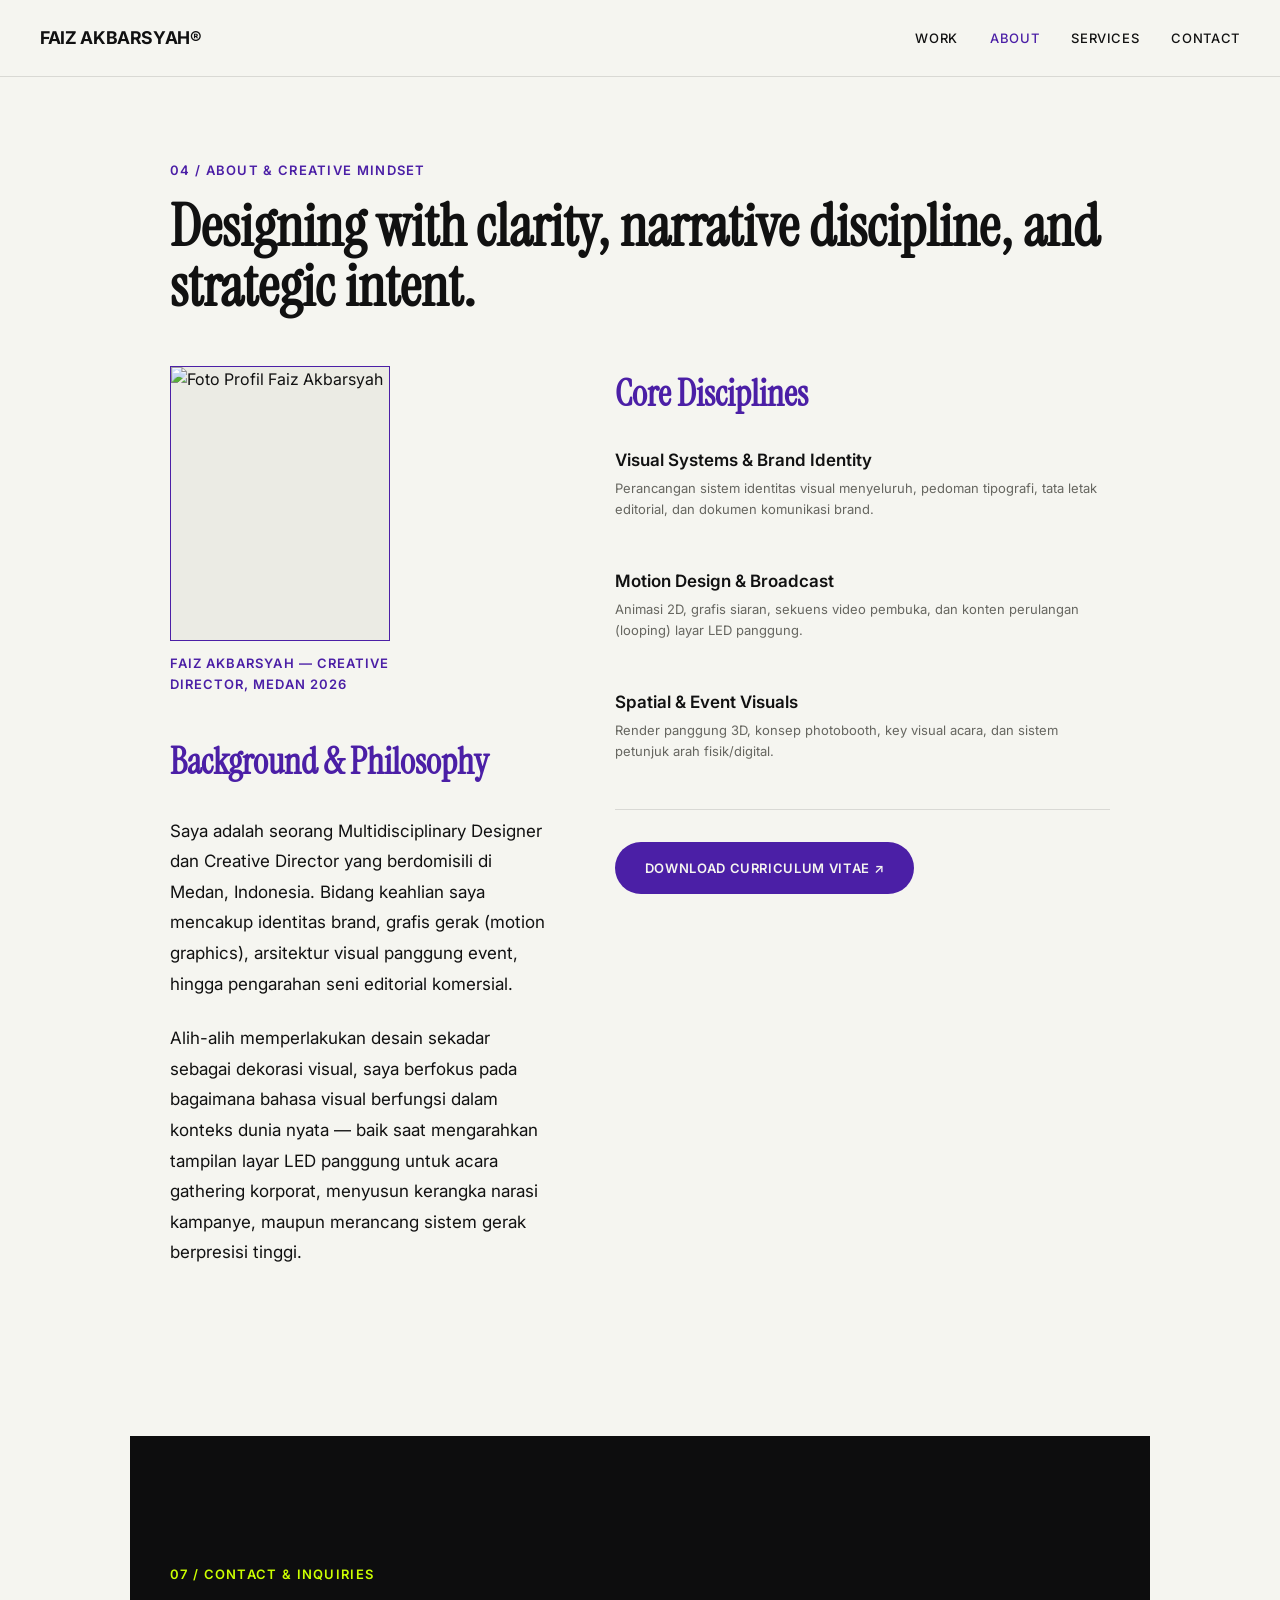
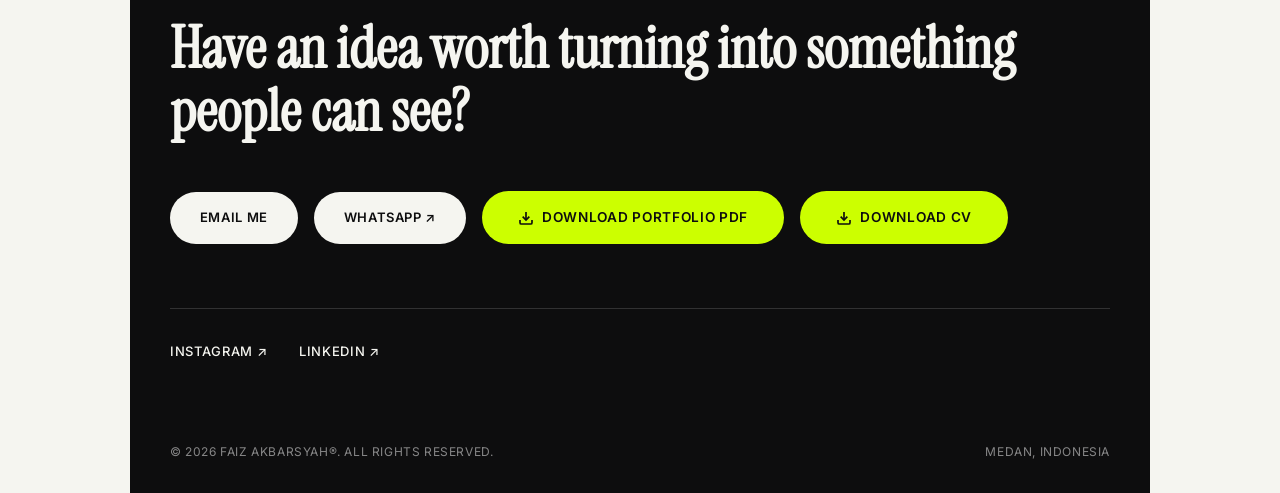
==== commit 9fd8de47: "fix: netlify cache, hero scroll zoom, mobile hero readability" ====
--- a/about.html
+++ b/about.html
@@ -49,7 +49,7 @@
 
             <div style="margin-top: 3rem; padding-top: 2rem; border-top: 1px solid var(--color-border);">
               <a href="/cv-print.html" target="_blank" rel="noopener" class="cta-pill cta-accent">
-                Download ATS-Friendly CV ↗
+                Download Curriculum Vitae ↗
               </a>
             </div>
           </div>
--- a/css/style.css
+++ b/css/style.css
@@ -275,6 +275,7 @@
   height: 108%;
   object-fit: cover;
   object-position: 62% center; /* fokus ke area transisi warna paling kaya di desain */
+  transform-origin: 62% 50%;   /* pusat zoom-scroll = titik fokus yang sama dengan object-position */
   will-change: transform;
   transform: translate3d(0, 0, 0) scale(1);
   /* Transisi CSS yang menghaluskan animasi (bukan JS rAF loop terus-menerus) — jauh lebih ringan */
@@ -285,6 +286,28 @@
   .hero-cover-img {
     /* Crop mobile portrait lebih sempit — geser fokus agar pita warna aksen tetap kelihatan */
     object-position: 78% center;
+    transform-origin: 78% 50%;
+  }
+
+  /* Readability Overlay (khusus mobile) — gradient putih → transparan dari bawah ke atas.
+     Menempel di .hero-bg (bukan di <img>), jadi overlay tetap diam saat gambar
+     di-zoom oleh scroll, dan area teks hero (rata bawah) selalu terlindungi.
+     Tetap di dalam .hero-bg (z-index: -1) sehingga layout teks tidak tersentuh. */
+  .hero-bg::after {
+    content: '';
+    position: absolute;
+    inset: 0;
+    pointer-events: none;
+    /* Fallback untuk browser tanpa dukungan color-mix() */
+    background: linear-gradient(to top, var(--color-bg) 0%, var(--color-bg) 30%, transparent 75%);
+    background: linear-gradient(
+      to top,
+      var(--color-bg) 0%,
+      var(--color-bg) 30%,
+      color-mix(in srgb, var(--color-bg) 80%, transparent) 45%,
+      color-mix(in srgb, var(--color-bg) 35%, transparent) 60%,
+      transparent 75%
+    );
   }
 }
 
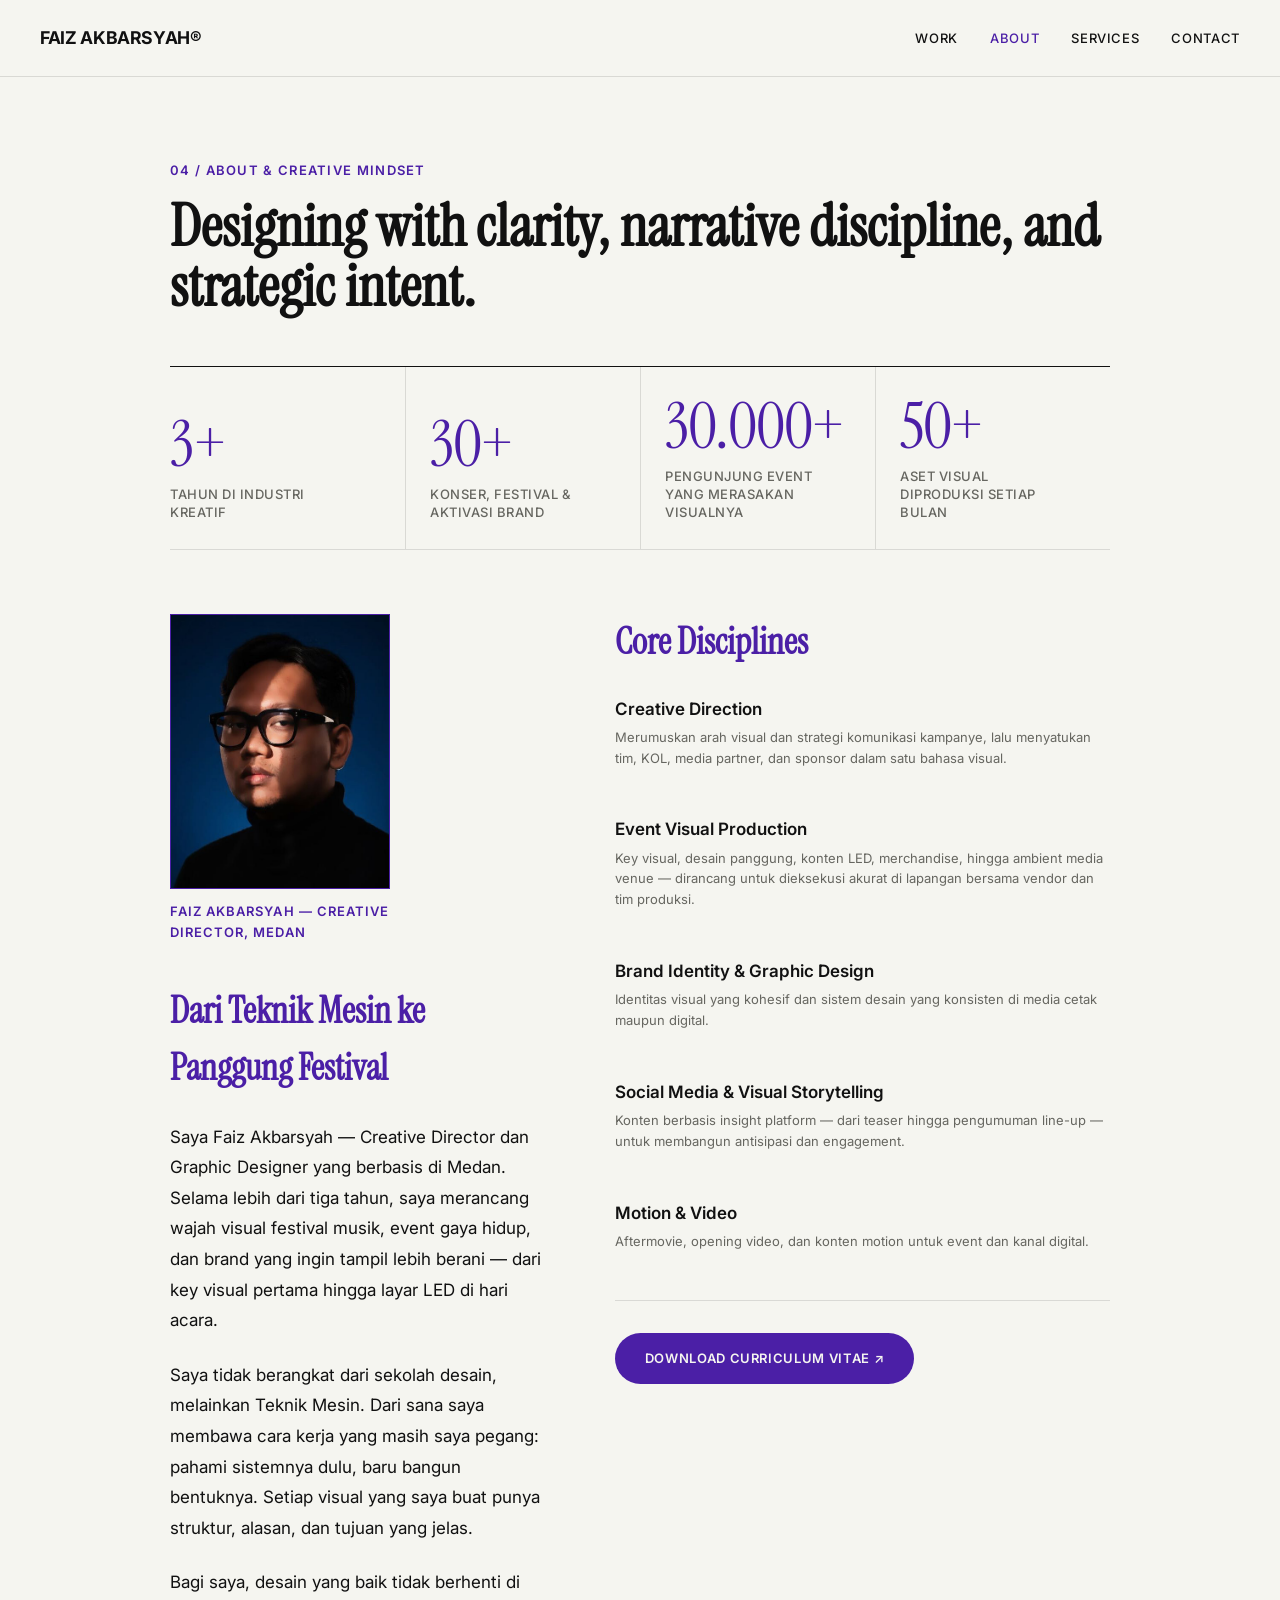
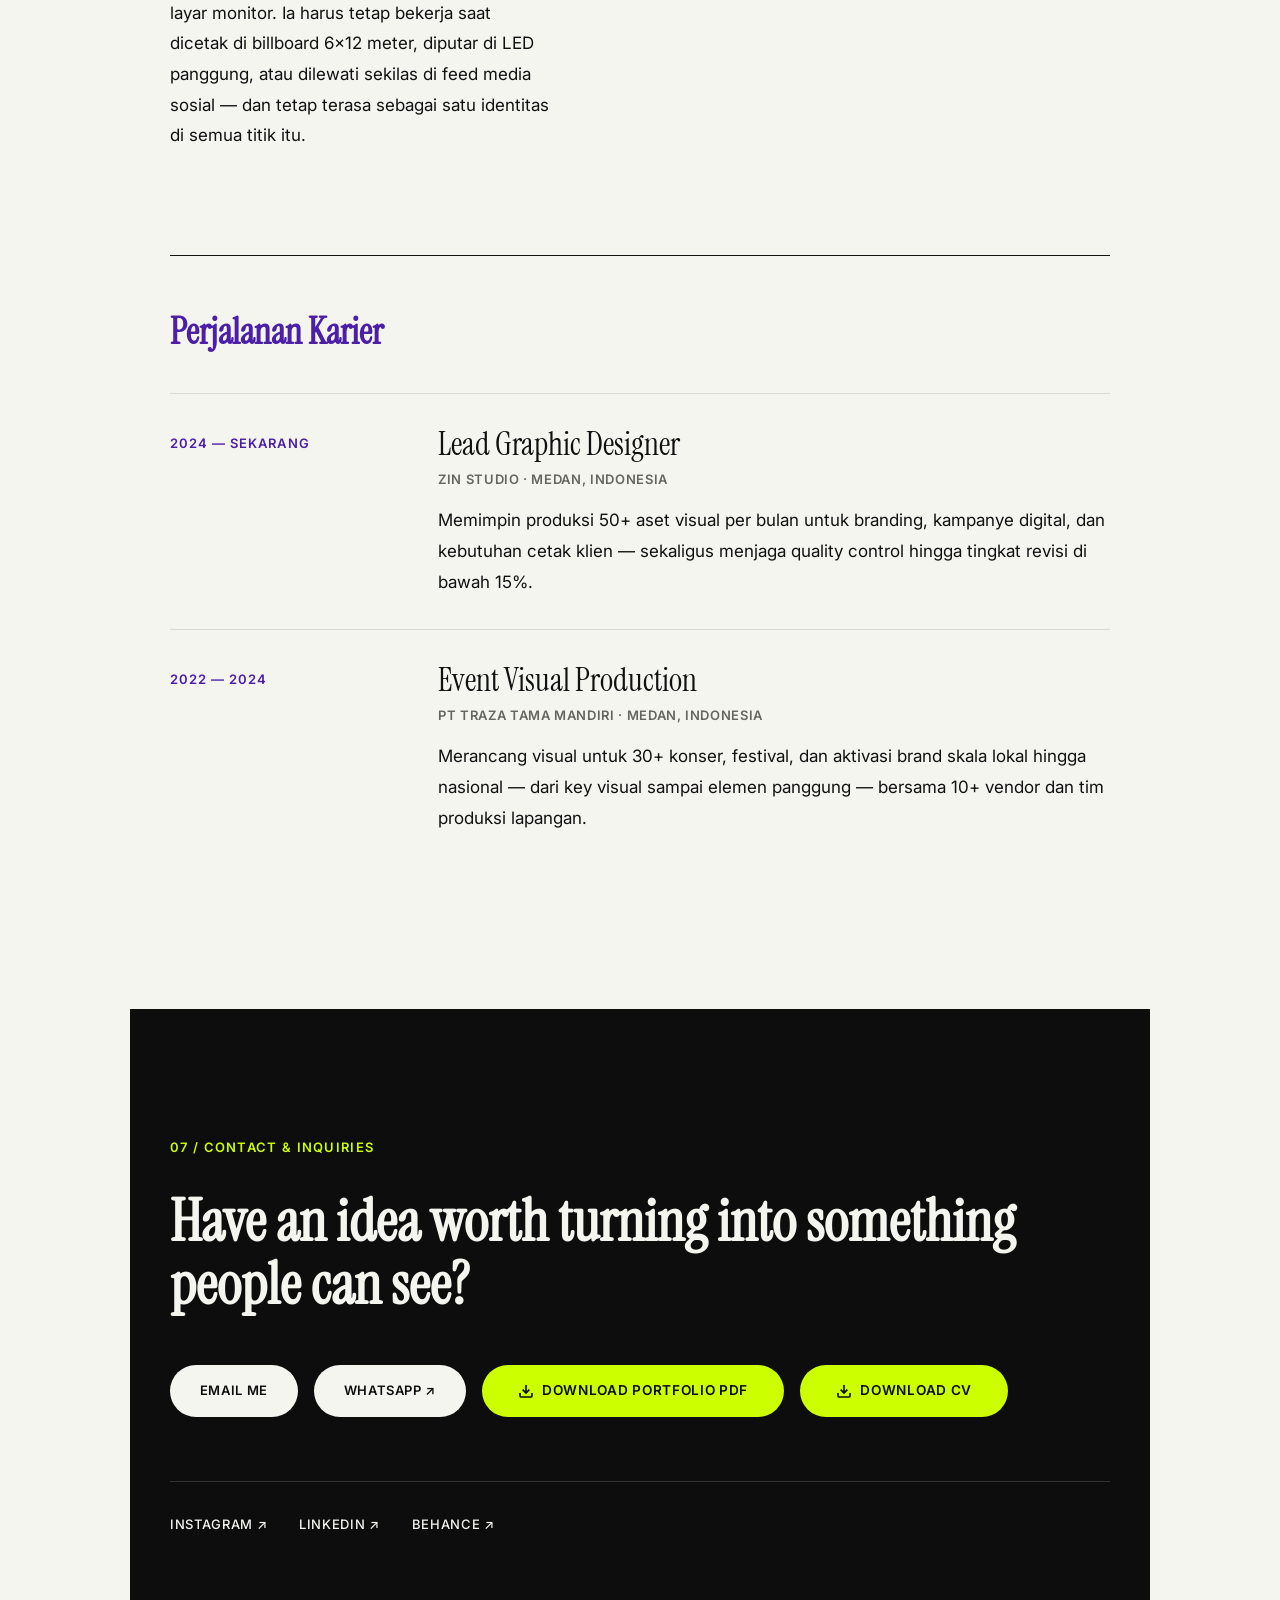
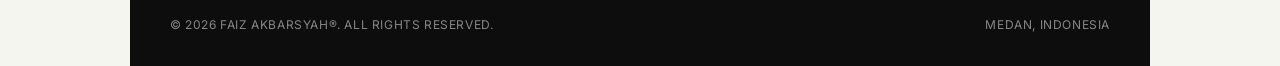
==== commit cb53c3ac: "feat: about page from resume, stats & career timeline, profile photo, behance" ====
--- a/about.html
+++ b/about.html
@@ -4,7 +4,7 @@
   <meta charset="UTF-8">
   <meta name="viewport" content="width=device-width, initial-scale=1.0">
   <title>About — FAIZ AKBARSYAH®</title>
-  <meta name="description" content="Tentang Faiz Akbarsyah — Graphic Designer, Motion Designer, dan Creative Director berbasis di Medan, Indonesia.">
+  <meta name="description" content="Tentang Faiz Akbarsyah — Creative Director dan Graphic Designer berbasis di Medan dengan 3+ tahun pengalaman di event visual, brand identity, dan visual storytelling untuk festival musik dan gaya hidup.">
   <link rel="icon" type="image/svg+xml" href="/assets/icons/favicon.svg">
   <link rel="stylesheet" href="/css/style.css">
 </head>
@@ -35,6 +35,9 @@
           Designing with clarity, narrative discipline, and strategic intent.
         </h1>
 
+        <!-- Dirender dinamis dari ABOUT_DATA.stats -->
+        <div id="aboutStatsBlock"></div>
+
         <div class="about-grid">
           <div class="about-col-left">
             <!-- Dirender dinamis dari ABOUT_DATA.photo (lihat js/app.js -> initAboutPageView) -->
@@ -54,6 +57,9 @@
             </div>
           </div>
         </div>
+
+        <!-- Dirender dinamis dari ABOUT_DATA.cv.experience (field summary) -->
+        <div id="aboutExperienceBlock"></div>
       </section>
 
       <!-- Seksi Kontak Footer -->
@@ -78,6 +84,7 @@
           <div class="social-links-row">
             <a href="https://instagram.com/faizakbarsyah" target="_blank" rel="noopener" class="social-link">Instagram ↗</a>
             <a href="https://linkedin.com/in/faizakbarsyah" target="_blank" rel="noopener" class="social-link">LinkedIn ↗</a>
+            <a href="https://behance.net/faizakbarsyah" target="_blank" rel="noopener" class="social-link">Behance ↗</a>
           </div>
         </div>
 
--- a/css/style.css
+++ b/css/style.css
@@ -577,6 +577,113 @@
   color: var(--color-purple);
 }
 
+/* About Page — Stats Strip (ABOUT_DATA.stats) */
+.about-stats {
+  display: grid;
+  grid-template-columns: repeat(4, 1fr);
+  border-top: 1px solid var(--color-text);
+  border-bottom: 1px solid var(--color-border);
+  margin: 0 0 4rem;
+}
+
+.about-stat {
+  display: flex;
+  flex-direction: column-reverse; /* angka tampil di atas, label di bawah — urutan DOM dt→dd tetap semantik */
+  gap: 0.5rem;
+  padding: 1.75rem 1.5rem 1.75rem 0;
+}
+
+.about-stat + .about-stat {
+  border-left: 1px solid var(--color-border);
+  padding-left: 1.5rem;
+}
+
+.about-stat-value {
+  font-size: clamp(2.5rem, 5vw, 4.25rem);
+  line-height: 1;
+  color: var(--color-purple);
+  letter-spacing: -0.02em;
+}
+
+.about-stat-label {
+  font-size: var(--text-meta);
+  font-weight: 500;
+  letter-spacing: 0.04em;
+  text-transform: uppercase;
+  color: var(--color-text-muted);
+  line-height: 1.4;
+  max-width: 22ch;
+}
+
+@media (max-width: 900px) {
+  .about-stats { grid-template-columns: repeat(2, 1fr); }
+  .about-stat:nth-child(odd) { border-left: none; padding-left: 0; }
+  .about-stat:nth-child(n + 3) { border-top: 1px solid var(--color-border); }
+}
+
+/* About Page — Career Timeline (ABOUT_DATA.cv.experience) */
+.about-timeline {
+  margin-top: 5rem;
+  padding-top: 3rem;
+  border-top: 1px solid var(--color-text);
+}
+
+.about-timeline-heading {
+  font-size: var(--text-h2);
+  color: var(--color-purple);
+  margin-bottom: 2rem;
+}
+
+.timeline-list {
+  list-style: none;
+}
+
+.timeline-item {
+  display: grid;
+  grid-template-columns: 220px 1fr;
+  gap: 3rem;
+  padding: 2rem 0;
+  border-top: 1px solid var(--color-border);
+}
+
+.timeline-period {
+  font-size: var(--text-meta);
+  font-weight: 600;
+  letter-spacing: 0.08em;
+  text-transform: uppercase;
+  color: var(--color-purple);
+  padding-top: 0.4rem;
+}
+
+.timeline-role {
+  font-family: var(--font-serif);
+  font-size: 2rem;
+  font-weight: 400;
+  line-height: 1.15;
+}
+
+.timeline-org {
+  font-size: var(--text-meta);
+  font-weight: 600;
+  letter-spacing: 0.05em;
+  text-transform: uppercase;
+  color: var(--color-text-muted);
+  margin-top: 0.35rem;
+}
+
+.timeline-summary {
+  font-size: var(--text-body);
+  line-height: 1.8;
+  margin-top: 1rem;
+  max-width: 62ch;
+}
+
+@media (max-width: 768px) {
+  .timeline-item { grid-template-columns: 1fr; gap: 0.75rem; }
+  .timeline-period { padding-top: 0; }
+  .timeline-role { font-size: 1.6rem; }
+}
+
 /* Services Section (Task C - Editorial Typographic Links) */
 .services-list {
   display: grid;
@@ -880,6 +987,74 @@
 .gallery-item img, .gallery-item video { width: 100%; height: auto; display: block; }
 .gallery-caption { font-size: var(--text-meta); color: var(--color-text-muted); margin-top: 0.75rem; }
 
+/* YouTube Facade Player — thumbnail + tombol play milik situs.
+   Player YouTube baru dimuat saat diklik (lihat js/app.js -> initYouTubeFacades). */
+.yt-facade {
+  position: relative;
+  width: 100%;
+  aspect-ratio: 16 / 9;
+  overflow: hidden;
+  background-color: var(--color-bg-dark);
+}
+
+.gallery-item .yt-facade-thumb {
+  position: absolute;
+  inset: 0;
+  width: 100%;
+  height: 100%;
+  object-fit: cover;
+  cursor: pointer;
+  transition: transform var(--transition-medium), opacity var(--transition-medium);
+}
+
+.yt-facade:hover .yt-facade-thumb { transform: scale(1.02); opacity: 0.85; }
+
+.yt-facade-play {
+  position: absolute;
+  top: 50%;
+  left: 50%;
+  width: 88px;
+  height: 88px;
+  transform: translate(-50%, -50%);
+  border: none;
+  border-radius: 50%;
+  background-color: var(--color-lime);
+  color: var(--color-bg-dark);
+  display: flex;
+  align-items: center;
+  justify-content: center;
+  cursor: pointer;
+  transition: background-color var(--transition-fast), color var(--transition-fast), transform var(--transition-fast);
+}
+
+.yt-facade-play svg {
+  width: 34px;
+  height: 34px;
+  fill: currentColor;
+  margin-left: 4px; /* koreksi optik segitiga play */
+}
+
+.yt-facade:hover .yt-facade-play,
+.yt-facade-play:focus-visible {
+  background-color: var(--color-purple);
+  color: var(--color-lime);
+  transform: translate(-50%, -50%) scale(1.06);
+}
+
+.yt-facade-player,
+.yt-facade iframe {
+  position: absolute;
+  inset: 0;
+  width: 100%;
+  height: 100%;
+  border: 0;
+}
+
+@media (max-width: 768px) {
+  .yt-facade-play { width: 64px; height: 64px; }
+  .yt-facade-play svg { width: 26px; height: 26px; }
+}
+
 .next-project-bar {
   padding: 6rem 2.5rem;
   background-color: var(--color-surface-dark);
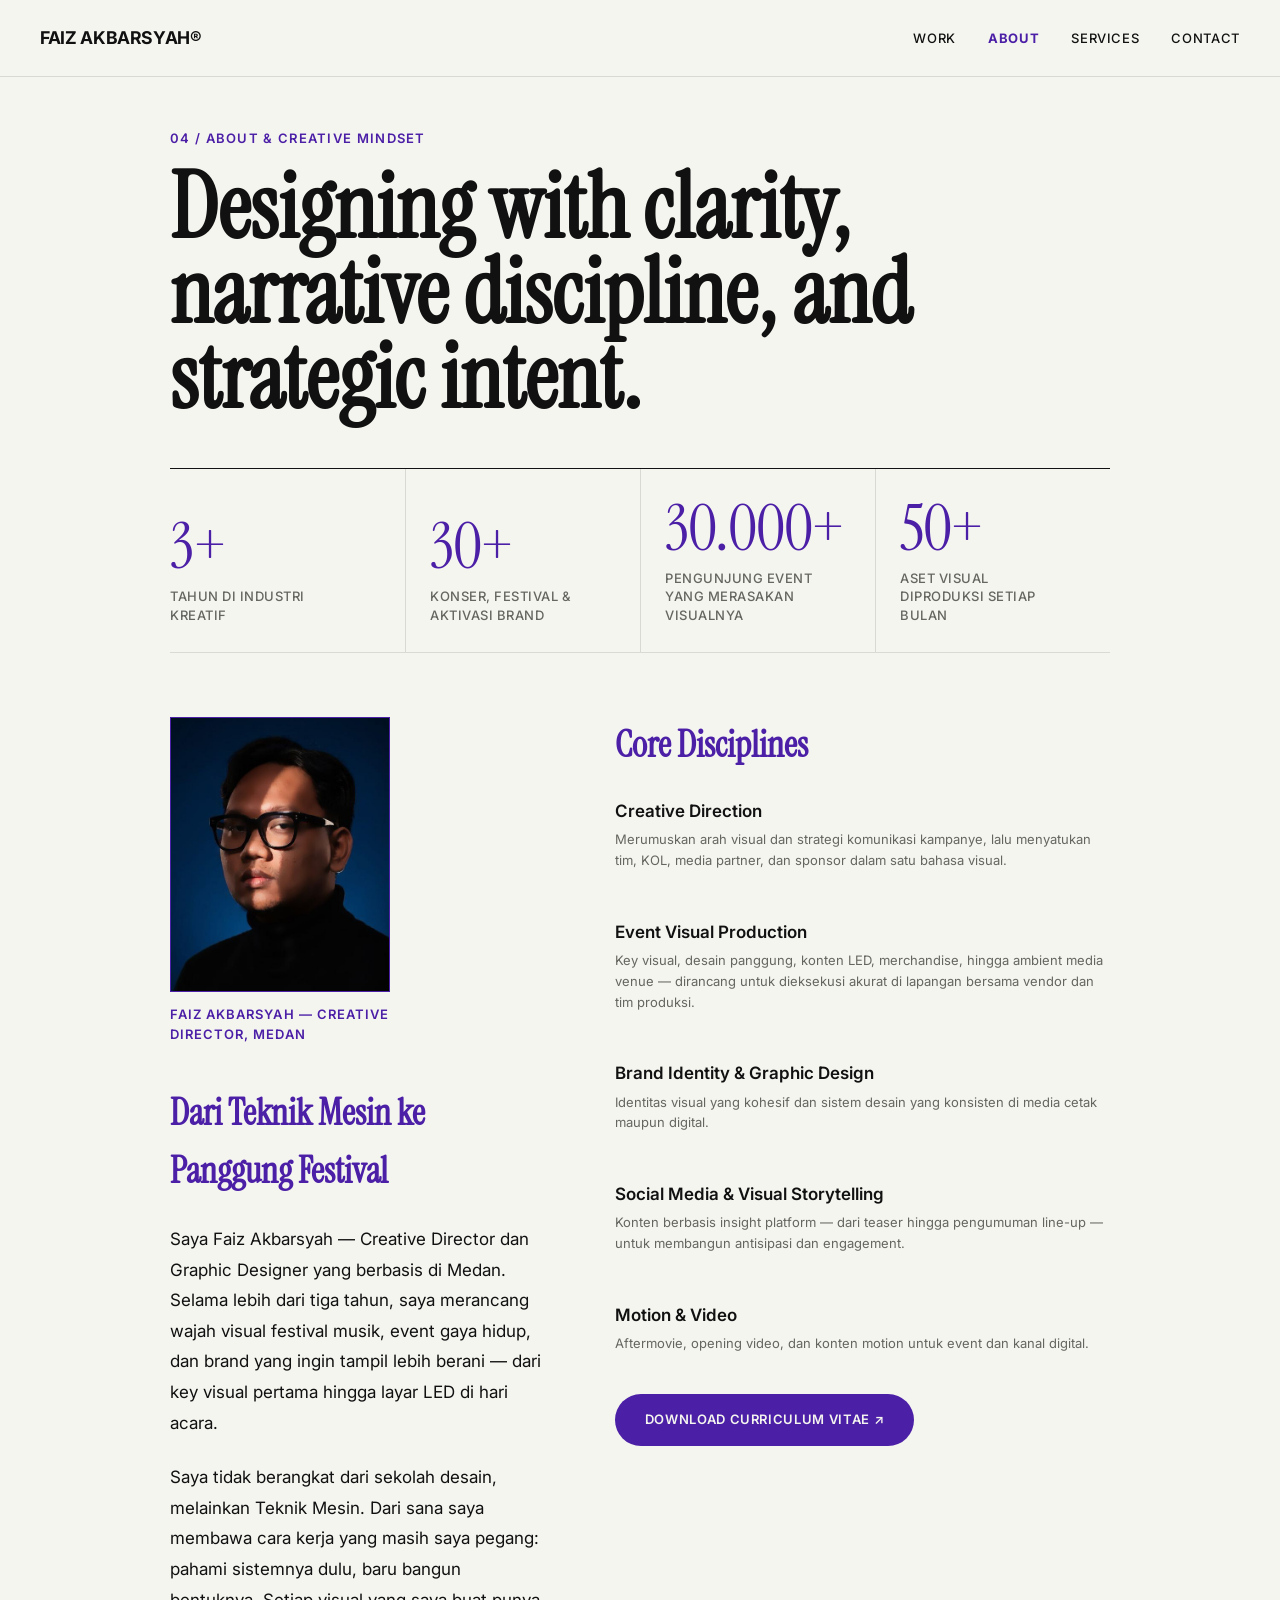
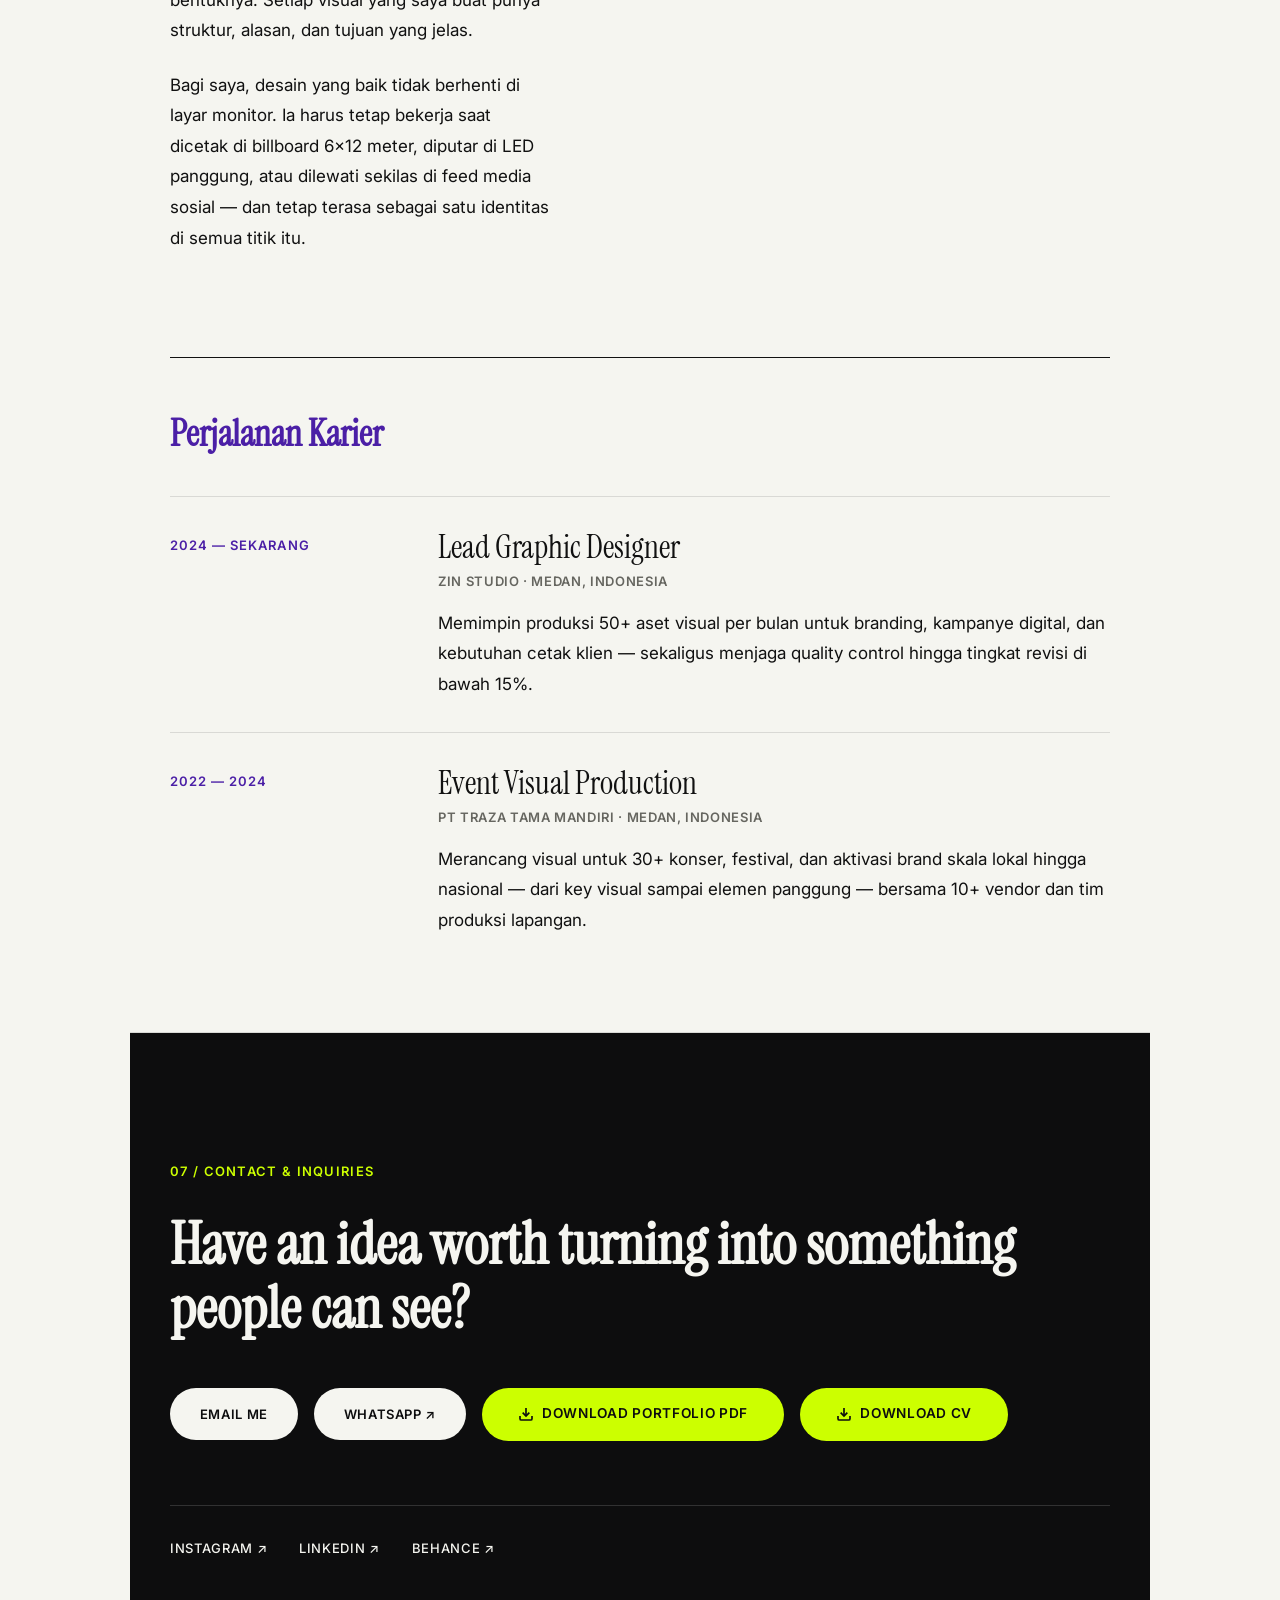
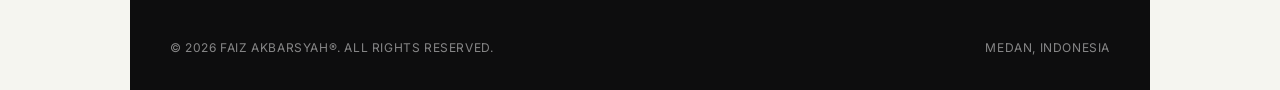
==== commit 25caed54: "Update portfolio and social media content" ====
--- a/about.html
+++ b/about.html
@@ -1,103 +1,372 @@
 <!DOCTYPE html>
 <html lang="id">
+
 <head>
   <meta charset="UTF-8">
-  <meta name="viewport" content="width=device-width, initial-scale=1.0">
+
+  <meta
+    name="viewport"
+    content="width=device-width, initial-scale=1.0"
+  >
+
   <title>About — FAIZ AKBARSYAH®</title>
-  <meta name="description" content="Tentang Faiz Akbarsyah — Creative Director dan Graphic Designer berbasis di Medan dengan 3+ tahun pengalaman di event visual, brand identity, dan visual storytelling untuk festival musik dan gaya hidup.">
-  <link rel="icon" type="image/svg+xml" href="/assets/icons/favicon.svg">
-  <link rel="stylesheet" href="/css/style.css">
+
+  <meta
+    name="description"
+    content="Tentang Faiz Akbarsyah — Creative Director dan Graphic Designer berbasis di Medan dengan 3+ tahun pengalaman di event visual, brand identity, dan visual storytelling untuk festival musik dan gaya hidup."
+  >
+
+  <link
+    rel="icon"
+    type="image/svg+xml"
+    href="/assets/icons/favicon.svg"
+  >
+
+  <link
+    rel="stylesheet"
+    href="/css/style.css"
+  >
 </head>
+
 <body>
 
-  <a href="#main-content" class="skip-link">Lompat ke Konten Utama</a>
-
-  <header class="site-header" role="banner">
-    <a href="/" class="brand-logo" aria-label="Beranda FAIZ AKBARSYAH">FAIZ AKBARSYAH®</a>
-    <button id="navToggleBtn" class="nav-toggle-btn" type="button" aria-label="Buka Menu Navigasi" aria-expanded="false" aria-controls="mainNav">
-      <span class="nav-toggle-icon"></span>
+  <a
+    href="#main-content"
+    class="skip-link"
+  >
+    Lompat ke Konten Utama
+  </a>
+
+
+  <!-- ================================================================
+       SITE HEADER
+       ================================================================ -->
+
+  <header
+    class="site-header"
+    role="banner"
+  >
+
+    <a
+      href="/"
+      class="brand-logo"
+      aria-label="Beranda FAIZ AKBARSYAH"
+    >
+      FAIZ AKBARSYAH®
+    </a>
+
+    <button
+      id="navToggleBtn"
+      class="nav-toggle-btn"
+      type="button"
+      aria-label="Buka Menu Navigasi"
+      aria-expanded="false"
+      aria-controls="mainNav"
+    >
+      <span
+        class="nav-toggle-icon"
+        aria-hidden="true"
+      ></span>
     </button>
-    <nav id="mainNav" aria-label="Navigasi Utama">
+
+    <nav
+      id="mainNav"
+      aria-label="Navigasi Utama"
+    >
+
       <ul class="nav-links">
-        <li><a href="/#work">Work</a></li>
-        <li><a href="/about.html" style="color: var(--color-purple);">About</a></li>
-        <li><a href="/#services">Services</a></li>
-        <li><a href="/#contact">Contact</a></li>
+
+        <li>
+          <a href="/#work">
+            Work
+          </a>
+        </li>
+
+        <li>
+          <a
+            href="/about.html"
+            class="nav-active"
+          >
+            About
+          </a>
+        </li>
+
+        <li>
+          <a href="/#services">
+            Services
+          </a>
+        </li>
+
+        <li>
+          <a href="/#contact">
+            Contact
+          </a>
+        </li>
+
       </ul>
+
     </nav>
+
   </header>
 
-  <main id="main-content" style="padding-top: 10rem;">
+
+  <!-- ================================================================
+       MAIN CONTENT
+       ================================================================ -->
+
+  <main id="main-content">
+
     <article class="about-page-container">
-      <section style="border-bottom: none; padding-top: 0;">
-        <p class="hero-subtitle">04 / ABOUT & CREATIVE MINDSET</p>
-        <h1 class="font-serif" style="font-size: var(--text-h1); line-height: 1.05; margin-bottom: 3rem; max-width: 1000px;">
+
+      <section class="about-intro-section">
+
+        <p class="hero-subtitle">
+          04 / ABOUT & CREATIVE MINDSET
+        </p>
+
+        <h1 class="font-serif about-page-heading">
           Designing with clarity, narrative discipline, and strategic intent.
         </h1>
 
-        <!-- Dirender dinamis dari ABOUT_DATA.stats -->
+
+        <!--
+          Dirender dinamis dari ABOUT_DATA.stats
+          melalui initAboutPageView() di app.js.
+        -->
+
         <div id="aboutStatsBlock"></div>
 
+
+        <!-- ============================================================
+             ABOUT GRID
+             ============================================================ -->
+
         <div class="about-grid">
+
           <div class="about-col-left">
-            <!-- Dirender dinamis dari ABOUT_DATA.photo (lihat js/app.js -> initAboutPageView) -->
+
+            <!--
+              Dirender dari ABOUT_DATA.photo.
+            -->
+
             <div id="aboutPhotoCard"></div>
-            <!-- Dirender dinamis dari ABOUT_DATA.background -->
+
+
+            <!--
+              Dirender dari ABOUT_DATA.background.
+            -->
+
             <div id="aboutBackgroundBlock"></div>
+
           </div>
 
+
           <div class="about-col-right">
-            <!-- Dirender dinamis dari ABOUT_DATA.disciplines -->
+
+            <!--
+              Dirender dari ABOUT_DATA.disciplines.
+            -->
+
             <div id="aboutDisciplinesBlock"></div>
 
-            <div style="margin-top: 3rem; padding-top: 2rem; border-top: 1px solid var(--color-border);">
-              <a href="/cv-print.html" target="_blank" rel="noopener" class="cta-pill cta-accent">
+
+            <div class="about-cv-action">
+
+              <a
+                href="/cv-print.html"
+                target="_blank"
+                rel="noopener"
+                class="cta-pill cta-accent"
+              >
                 Download Curriculum Vitae ↗
               </a>
+
             </div>
+
           </div>
+
         </div>
 
-        <!-- Dirender dinamis dari ABOUT_DATA.cv.experience (field summary) -->
+
+        <!--
+          Dirender dari ABOUT_DATA.cv.experience.
+          app.js menggunakan field summary untuk bagian ini.
+        -->
+
         <div id="aboutExperienceBlock"></div>
+
       </section>
 
-      <!-- Seksi Kontak Footer -->
-      <section class="contact-section" style="margin-top: 5rem;">
+
+      <!-- ================================================================
+           CONTACT
+           ================================================================ -->
+
+      <section class="contact-section">
+
         <div class="contact-content">
-          <p class="section-label">07 / CONTACT & INQUIRIES</p>
-          <h2 class="contact-heading font-serif">Have an idea worth turning into something people can see?</h2>
-          
+
+          <p class="section-label">
+            07 / CONTACT & INQUIRIES
+          </p>
+
+          <h2 class="contact-heading font-serif">
+            Have an idea worth turning into something people can see?
+          </h2>
+
+
           <div class="contact-actions">
-            <a id="emailLink" href="#" class="cta-pill cta-secondary">Email Me</a>
-            <a id="whatsappLink" href="#" class="cta-pill cta-secondary" target="_blank" rel="noopener">WhatsApp ↗</a>
-            <a href="/print.html" class="cta-pill cta-primary" target="_blank" rel="noopener">
-              <svg class="cta-icon" viewBox="0 0 24 24" fill="none" stroke="currentColor"><path d="M21 15v4a2 2 0 0 1-2 2H5a2 2 0 0 1-2-2v-4"></path><polyline points="7 10 12 15 17 10"></polyline><line x1="12" y1="15" x2="12" y2="3"></line></svg>
+
+            <a
+              id="emailLink"
+              href="#"
+              class="cta-pill cta-secondary"
+            >
+              Email Me
+            </a>
+
+            <a
+              id="whatsappLink"
+              href="#"
+              class="cta-pill cta-secondary"
+              target="_blank"
+              rel="noopener"
+            >
+              WhatsApp ↗
+            </a>
+
+            <a
+              href="/print.html"
+              class="cta-pill cta-primary"
+              target="_blank"
+              rel="noopener"
+            >
+
+              <svg
+                class="cta-icon"
+                viewBox="0 0 24 24"
+                fill="none"
+                stroke="currentColor"
+                aria-hidden="true"
+              >
+                <path d="M21 15v4a2 2 0 0 1-2 2H5a2 2 0 0 1-2-2v-4"></path>
+                <polyline points="7 10 12 15 17 10"></polyline>
+                <line
+                  x1="12"
+                  y1="15"
+                  x2="12"
+                  y2="3"
+                ></line>
+              </svg>
+
               Download Portfolio PDF
-            </a>
-            <a href="/cv-print.html" class="cta-pill cta-primary" target="_blank" rel="noopener">
-              <svg class="cta-icon" viewBox="0 0 24 24" fill="none" stroke="currentColor"><path d="M21 15v4a2 2 0 0 1-2 2H5a2 2 0 0 1-2-2v-4"></path><polyline points="7 10 12 15 17 10"></polyline><line x1="12" y1="15" x2="12" y2="3"></line></svg>
+
+            </a>
+
+
+            <a
+              href="/cv-print.html"
+              class="cta-pill cta-primary"
+              target="_blank"
+              rel="noopener"
+            >
+
+              <svg
+                class="cta-icon"
+                viewBox="0 0 24 24"
+                fill="none"
+                stroke="currentColor"
+                aria-hidden="true"
+              >
+                <path d="M21 15v4a2 2 0 0 1-2 2H5a2 2 0 0 1-2-2v-4"></path>
+                <polyline points="7 10 12 15 17 10"></polyline>
+                <line
+                  x1="12"
+                  y1="15"
+                  x2="12"
+                  y2="3"
+                ></line>
+              </svg>
+
               Download CV
-            </a>
+
+            </a>
+
           </div>
 
+
+          <!-- ==========================================================
+               SOCIAL LINKS
+               ========================================================== -->
+
           <div class="social-links-row">
-            <a href="https://instagram.com/faizakbarsyah" target="_blank" rel="noopener" class="social-link">Instagram ↗</a>
-            <a href="https://linkedin.com/in/faizakbarsyah" target="_blank" rel="noopener" class="social-link">LinkedIn ↗</a>
-            <a href="https://behance.net/faizakbarsyah" target="_blank" rel="noopener" class="social-link">Behance ↗</a>
+
+            <a
+              href="https://instagram.com/faizakbarsyah"
+              target="_blank"
+              rel="noopener"
+              class="social-link"
+            >
+              Instagram ↗
+            </a>
+
+            <a
+              href="https://linkedin.com/in/faizakbarsyah"
+              target="_blank"
+              rel="noopener"
+              class="social-link"
+            >
+              LinkedIn ↗
+            </a>
+
+            <a
+              href="https://behance.net/faizakbarsyah"
+              target="_blank"
+              rel="noopener"
+              class="social-link"
+            >
+              Behance ↗
+            </a>
+
           </div>
+
         </div>
 
-        <footer class="site-footer" role="contentinfo">
-          <span>© 2026 FAIZ AKBARSYAH®. ALL RIGHTS RESERVED.</span>
-          <span>MEDAN, INDONESIA</span>
+
+        <!-- ============================================================
+             FOOTER
+             ============================================================ -->
+
+        <footer
+          class="site-footer"
+          role="contentinfo"
+        >
+
+          <span>
+            © 2026 FAIZ AKBARSYAH®. ALL RIGHTS RESERVED.
+          </span>
+
+          <span>
+            MEDAN, INDONESIA
+          </span>
+
         </footer>
+
       </section>
+
     </article>
+
   </main>
+
+
+  <!-- ================================================================
+       DATA + APPLICATION
+       ================================================================ -->
 
   <script src="/data/site-config.js"></script>
   <script src="/data/about-data.js"></script>
   <script src="/js/app.js"></script>
+
 </body>
-</html>
+
+</html>
--- a/css/style.css
+++ b/css/style.css
@@ -2,1319 +2,1794 @@
    FAIZ AKBARSYAH® — SWISS EDITORIAL DESIGN SYSTEM
    ========================================================================== */
 
-@import url('https://fonts.googleapis.com/css2?family=Instrument+Serif:ital@0;1&family=Inter:wght@300;400;500;600;700&display=swap');
+   @import url('https://fonts.googleapis.com/css2?family=Instrument+Serif:ital@0;1&family=Inter:wght@300;400;500;600;700&display=swap');
 
-:root {
-  /* Color Palette (Neutral 85-90%, Deep Purple & Neon Lime Accents) */
-  --color-bg: #F5F5F0;
-  --color-bg-dark: #0D0D0E;
-  --color-surface: #EBEBE4;
-  --color-surface-dark: #18181A;
-  
-  --color-text: #111111;
-  --color-text-muted: #666660;
-  --color-text-inverse: #F5F5F0;
-  --color-border: rgba(17, 17, 17, 0.12);
-
-  /* Primary Accents */
-  --color-purple: #4B1FA6;
-  --color-lime: #CCFF00;
-  --color-lime-hover: #B8E600;
-
-  /* Typography */
-  --font-serif: 'Instrument Serif', Georgia, serif;
-  --font-sans: 'Inter', -apple-system, BlinkMacSystemFont, sans-serif;
-
-  --text-hero: clamp(3.2rem, 7.5vw, 8rem);
-  --text-h1: clamp(2.2rem, 4.5vw, 4.5rem);
-  --text-h2: clamp(1.5rem, 2.8vw, 2.75rem);
-  --text-body: 1.0625rem;
-  --text-meta: 0.8125rem;
-
-  /* Transitions */
-  --transition-fast: 0.2s cubic-bezier(0.16, 1, 0.3, 1);
-  --transition-medium: 0.4s cubic-bezier(0.16, 1, 0.3, 1);
-}
-
-/* Accessibility Utilities */
-.skip-link {
-  position: absolute;
-  top: -100px;
-  left: 1rem;
-  background: var(--color-lime);
-  color: var(--color-bg-dark);
-  padding: 0.75rem 1.5rem;
-  font-weight: 700;
-  z-index: 1000;
-  transition: top var(--transition-fast);
-  text-decoration: none;
-}
-
-.skip-link:focus { top: 1rem; }
-
-.sr-only {
-  position: absolute;
-  width: 1px;
-  height: 1px;
-  padding: 0;
-  margin: -1px;
-  overflow: hidden;
-  clip: rect(0, 0, 0, 0);
-  white-space: nowrap;
-  border: 0;
-}
-
-:focus-visible {
-  outline: 3px solid var(--color-purple);
-  outline-offset: 4px;
-}
-
-/* Base Resets */
-*, *::before, *::after {
-  box-sizing: border-box;
-  margin: 0;
-  padding: 0;
-}
-
-html {
-  font-family: var(--font-sans);
-  font-size: 16px;
-  background-color: var(--color-bg);
-  color: var(--color-text);
-  scroll-behavior: smooth;
-  -webkit-font-smoothing: antialiased;
-}
-
-body {
-  line-height: 1.6;
-  overflow-x: hidden;
-}
-
-/* Typography Classes */
-.font-serif { font-family: var(--font-serif); }
-.font-sans { font-family: var(--font-sans); }
-
-.section-label {
-  font-size: var(--text-meta);
-  font-weight: 600;
-  letter-spacing: 0.1em;
-  text-transform: uppercase;
-  color: var(--color-purple);
-  margin-bottom: 2rem;
-}
-
-/* Navigation */
-.site-header {
-  position: fixed;
-  top: 0;
-  left: 0;
-  width: 100%;
-  padding: 1.5rem 2.5rem;
-  display: flex;
-  justify-content: space-between;
-  align-items: center;
-  z-index: 100;
-  background: rgba(245, 245, 240, 0.85);
-  backdrop-filter: blur(10px);
-  border-bottom: 1px solid var(--color-border);
-}
-
-.brand-logo {
-  font-weight: 700;
-  font-size: 1.1rem;
-  letter-spacing: -0.02em;
-  text-decoration: none;
-  color: var(--color-text);
-}
-
-.nav-links {
-  display: flex;
-  gap: 2rem;
-  list-style: none;
-}
-
-.nav-links a {
-  text-decoration: none;
-  color: var(--color-text);
-  font-size: var(--text-meta);
-  font-weight: 500;
-  letter-spacing: 0.05em;
-  text-transform: uppercase;
-  transition: color var(--transition-fast);
-}
-
-.nav-links a:hover { color: var(--color-purple); }
-
-/* Mobile Navigation — Hamburger Toggle & Fullscreen Overlay */
-.nav-toggle-btn {
-  display: none;
-  background: transparent;
-  border: none;
-  cursor: pointer;
-  width: 44px;
-  height: 44px;
-  align-items: center;
-  justify-content: center;
-  position: relative;
-  z-index: 210;
-  padding: 0;
-}
-
-.nav-toggle-icon {
-  position: relative;
-  display: block;
-  width: 22px;
-  height: 2px;
-  background-color: var(--color-text);
-  transition: background-color var(--transition-fast);
-}
-
-.nav-toggle-icon::before,
-.nav-toggle-icon::after {
-  content: '';
-  position: absolute;
-  left: 0;
-  width: 22px;
-  height: 2px;
-  background-color: var(--color-text);
-  transition: transform var(--transition-fast), top var(--transition-fast);
-}
-
-.nav-toggle-icon::before { top: -7px; }
-.nav-toggle-icon::after { top: 7px; }
-
-/* "X" state saat menu terbuka */
-body.nav-open .nav-toggle-icon { background-color: transparent; }
-body.nav-open .nav-toggle-icon::before { top: 0; transform: rotate(45deg); }
-body.nav-open .nav-toggle-icon::after { top: 0; transform: rotate(-45deg); }
-
-@media (max-width: 768px) {
-  .nav-toggle-btn { display: flex; }
-
-  /* Overlay fullscreen gelap berisi nav-links, disembunyikan by default */
-  .site-header > nav {
-    position: fixed;
-    top: 0;
-    left: 0;
-    width: 100%;
-    height: 100vh;
-    height: 100dvh;
-    background-color: var(--color-bg-dark);
-    display: flex;
-    align-items: center;
-    justify-content: center;
-    opacity: 0;
-    visibility: hidden;
-    transform: translateY(-12px);
-    transition: opacity var(--transition-medium), transform var(--transition-medium), visibility var(--transition-medium);
-    z-index: 150;
-  }
-
-  body.nav-open .site-header > nav {
-    opacity: 1;
-    visibility: visible;
-    transform: translateY(0);
-  }
-
-  .site-header .nav-links {
-    flex-direction: column;
-    gap: 2.5rem;
-    text-align: center;
-  }
-
-  .site-header .nav-links a {
-    font-size: 1.5rem;
-    color: var(--color-text-inverse) !important;
-  }
-
-  .site-header .nav-links a:hover { color: var(--color-lime) !important; }
-
-  /* Kunci scroll body saat overlay menu terbuka */
-  body.nav-open { overflow: hidden; }
-}
-
-/* Layout Section Containers */
-section {
-  padding: 8rem 2.5rem 4rem;
-  border-bottom: 1px solid var(--color-border);
-}
-
-@media (max-width: 768px) {
-  section { padding: 6rem 1.5rem 3rem; }
-  .site-header { padding: 1rem 1.5rem; }
-}
-
-/* Hero Section */
-.hero-section {
-  min-height: 85vh;
-  display: flex;
-  flex-direction: column;
-  justify-content: flex-end;
-  padding-bottom: 4rem;
-  overflow: hidden;
-  position: relative; /* konteks posisi untuk .hero-bg, tidak mengubah flex layout teks */
-}
-
-/* Hero Cover Image — full-bleed, desain kustom dari user (bukan lagi CSS-generated blob/glass).
-   Layer dekoratif absolute di belakang teks (z-index: -1), sehingga TIDAK
-   mempengaruhi posisi/layout .hero-subtitle & .hero-title sama sekali.
-   Parallax cursor + zoom scroll digerakkan oleh js/app.js -> initHeroDynamicBackground(). */
-.hero-bg {
-  position: absolute;
-  inset: 0;
-  z-index: -1;
-  overflow: hidden;
-  pointer-events: none;
-}
-
-.hero-cover-img {
-  position: absolute;
-  top: -4%;
-  left: -4%;
-  width: 108%;
-  height: 108%;
-  object-fit: cover;
-  object-position: 62% center; /* fokus ke area transisi warna paling kaya di desain */
-  transform-origin: 62% 50%;   /* pusat zoom-scroll = titik fokus yang sama dengan object-position */
-  will-change: transform;
-  transform: translate3d(0, 0, 0) scale(1);
-  /* Transisi CSS yang menghaluskan animasi (bukan JS rAF loop terus-menerus) — jauh lebih ringan */
-  transition: transform 0.5s cubic-bezier(0.16, 1, 0.3, 1);
-}
-
-@media (max-width: 768px) {
-  .hero-cover-img {
-    /* Crop mobile portrait lebih sempit — geser fokus agar pita warna aksen tetap kelihatan */
-    object-position: 78% center;
-    transform-origin: 78% 50%;
-  }
-
-  /* Readability Overlay (khusus mobile) — gradient putih → transparan dari bawah ke atas.
-     Menempel di .hero-bg (bukan di <img>), jadi overlay tetap diam saat gambar
-     di-zoom oleh scroll, dan area teks hero (rata bawah) selalu terlindungi.
-     Tetap di dalam .hero-bg (z-index: -1) sehingga layout teks tidak tersentuh. */
-  .hero-bg::after {
-    content: '';
-    position: absolute;
-    inset: 0;
-    pointer-events: none;
-    /* Fallback untuk browser tanpa dukungan color-mix() */
-    background: linear-gradient(to top, var(--color-bg) 0%, var(--color-bg) 30%, transparent 75%);
-    background: linear-gradient(
-      to top,
-      var(--color-bg) 0%,
-      var(--color-bg) 30%,
-      color-mix(in srgb, var(--color-bg) 80%, transparent) 45%,
-      color-mix(in srgb, var(--color-bg) 35%, transparent) 60%,
-      transparent 75%
-    );
-  }
-}
-
-@media (prefers-reduced-motion: reduce) {
-  .hero-cover-img { transition: none; }
-}
-
-.hero-title {
-  font-family: var(--font-serif);
-  font-size: var(--text-hero);
-  line-height: 0.95;
-  letter-spacing: -0.03em;
-  text-transform: uppercase;
-  margin-bottom: 2rem;
-}
-
-.hero-title-line {
-  display: block;
-  will-change: transform;
-  transition: transform 0.1s linear;
-}
-
-.hero-title-line:nth-child(2) { color: var(--color-purple); }
-
-.hero-subtitle {
-  font-size: var(--text-meta);
-  font-weight: 600;
-  letter-spacing: 0.1em;
-  text-transform: uppercase;
-  color: var(--color-purple);
-  margin-bottom: 1rem;
-}
-
-/* Short Manifesto — Full-Bleed Purple Band (pola sama dengan .contact-section) */
-.manifesto-section {
-  max-width: none;
-  background-color: var(--color-purple);
-  color: var(--color-lime);
-  border-bottom: none;
-}
-
-.manifesto-text {
-  font-family: var(--font-serif);
-  font-size: var(--text-h2);
-  line-height: 1.3;
-  color: var(--color-lime);
-  max-width: 900px;
-}
-
-/* Category Filter Bar */
-.filter-bar {
-  display: flex;
-  gap: 0.75rem;
-  flex-wrap: wrap;
-  margin-bottom: 2.5rem;
-}
-
-.filter-btn {
-  background: transparent;
-  border: 1px solid var(--color-border);
-  padding: 0.65rem 1.4rem;
-  font-family: var(--font-sans);
-  font-size: var(--text-meta);
-  font-weight: 500;
-  color: var(--color-text);
-  cursor: pointer;
-  border-radius: 100px;
-  transition: all var(--transition-fast);
-}
-
-.filter-btn.active, .filter-btn:hover {
-  background-color: var(--color-purple);
-  color: var(--color-text-inverse);
-  border-color: var(--color-purple);
-}
-
-/* Horizontal Work Gallery & Circular Controls (Task D) */
-.work-section {
-  overflow: hidden;
-  position: relative;
-}
-
-.gallery-controls-header {
-  display: flex;
-  justify-content: space-between;
-  align-items: flex-end;
-  margin-bottom: 2.5rem;
-}
-
-.gallery-nav-group {
-  display: flex;
-  gap: 0.5rem;
-}
-
-.gallery-nav-btn {
-  width: 48px;
-  height: 48px;
-  border-radius: 50%;
-  background: transparent;
-  border: 1px solid var(--color-border);
-  color: var(--color-text);
-  font-size: 1.25rem;
-  display: flex;
-  align-items: center;
-  justify-content: center;
-  cursor: pointer;
-  transition: all var(--transition-fast);
-}
-
-.gallery-nav-btn:hover {
-  background: var(--color-purple);
-  color: var(--color-text-inverse);
-  border-color: var(--color-purple);
-}
-
-@media (max-width: 768px) {
-  .gallery-nav-group { display: none; }
-}
-
-.horizontal-gallery-wrapper {
-  display: flex;
-  gap: 2rem;
-  overflow-x: auto;
-  scroll-snap-type: x mandatory;
-  padding-bottom: 2rem;
-  scrollbar-width: none;
-  -webkit-overflow-scrolling: touch;
-}
-
-.horizontal-gallery-wrapper::-webkit-scrollbar { display: none; }
-
-.project-card {
-  flex: 0 0 450px;
-  scroll-snap-align: start;
-  text-decoration: none;
-  color: var(--color-text);
-  display: flex;
-  flex-direction: column;
-  gap: 1rem;
-  position: relative;
-  cursor: pointer;
-}
-
-.project-card.size-large { flex: 0 0 650px; }
-.project-card.size-small { flex: 0 0 350px; }
-
-@media (max-width: 768px) {
-  .project-card, .project-card.size-large, .project-card.size-small {
-    flex: 0 0 85vw;
-  }
-}
-
-.card-media-wrapper {
-  position: relative;
-  width: 100%;
-  aspect-ratio: 16 / 10;
-  background-color: var(--color-surface);
-  overflow: hidden;
-  border-radius: 2px;
-}
-
-.card-media-wrapper img,
-.card-media-wrapper video {
-  width: 100%;
-  height: 100%;
-  object-fit: cover;
-  transition: transform var(--transition-medium), opacity var(--transition-fast);
-}
-
-.card-media-wrapper video {
-  position: absolute;
-  top: 0;
-  left: 0;
-  opacity: 0;
-  pointer-events: none;
-}
-
-.play-badge {
-  position: absolute;
-  top: 1rem;
-  right: 1rem;
-  background: var(--color-lime);
-  color: var(--color-bg-dark);
-  font-size: 0.7rem;
-  font-weight: 700;
-  letter-spacing: 0.08em;
-  text-transform: uppercase;
-  padding: 0.25rem 0.6rem;
-  border-radius: 100px;
-  opacity: 0;
-  transform: translateY(-5px);
-  transition: all var(--transition-fast);
-}
-
-.project-card:hover .card-media-wrapper img { transform: scale(1.03); }
-.project-card:hover .card-media-wrapper video.is-playing { opacity: 1; }
-.project-card:hover .play-badge { opacity: 1; transform: translateY(0); }
-
-.card-info {
-  display: flex;
-  justify-content: space-between;
-  align-items: baseline;
-}
-
-.card-title { font-size: 1.25rem; font-weight: 600; }
-.card-meta { font-size: var(--text-meta); color: var(--color-text-muted); }
-
-/* About Section & Page */
-.about-page-container { max-width: 1100px; margin: 0 auto; padding: 0 2.5rem; }
-
-.about-grid {
-  display: grid;
-  grid-template-columns: 1fr 1.3fr;
-  gap: 4rem;
-}
-
-@media (max-width: 900px) {
-  .about-grid { grid-template-columns: 1fr; gap: 2rem; }
-  .about-page-container { padding: 0 1.5rem; }
-  .about-photo-card { max-width: 160px; margin-bottom: 2rem; }
-}
-
-.about-heading { font-size: var(--text-h2); line-height: 1.2; }
-.about-text { font-size: var(--text-body); color: var(--color-text); line-height: 1.8; margin-bottom: 1.5rem; }
-
-.about-capabilities-matrix {
-  margin-top: 3rem;
-  display: flex;
-  flex-direction: column;
-  gap: 1.5rem;
-  border-top: 1px solid var(--color-border);
-  padding-top: 2rem;
-}
-
-.matrix-item { display: flex; flex-direction: column; gap: 0.25rem; }
-.matrix-title { font-weight: 600; font-size: var(--text-body); }
-.matrix-desc { font-size: var(--text-meta); color: var(--color-text-muted); }
-
-/* About Page — Profile Photo Identity Card */
-.about-photo-card {
-  max-width: 220px;
-  margin-bottom: 2.5rem;
-}
-
-.about-photo-frame {
-  width: 100%;
-  aspect-ratio: 4 / 5;
-  overflow: hidden;
-  border: 1px solid var(--color-purple);
-  background-color: var(--color-surface);
-}
-
-.about-photo-frame img {
-  width: 100%;
-  height: 100%;
-  object-fit: cover;
-  display: block;
-}
-
-.about-photo-caption {
-  display: block;
-  margin-top: 0.75rem;
-  font-size: var(--text-meta);
-  font-weight: 600;
-  letter-spacing: 0.08em;
-  text-transform: uppercase;
-  color: var(--color-purple);
-}
-
-/* About Page — Stats Strip (ABOUT_DATA.stats) */
-.about-stats {
-  display: grid;
-  grid-template-columns: repeat(4, 1fr);
-  border-top: 1px solid var(--color-text);
-  border-bottom: 1px solid var(--color-border);
-  margin: 0 0 4rem;
-}
-
-.about-stat {
-  display: flex;
-  flex-direction: column-reverse; /* angka tampil di atas, label di bawah — urutan DOM dt→dd tetap semantik */
-  gap: 0.5rem;
-  padding: 1.75rem 1.5rem 1.75rem 0;
-}
-
-.about-stat + .about-stat {
-  border-left: 1px solid var(--color-border);
-  padding-left: 1.5rem;
-}
-
-.about-stat-value {
-  font-size: clamp(2.5rem, 5vw, 4.25rem);
-  line-height: 1;
-  color: var(--color-purple);
-  letter-spacing: -0.02em;
-}
-
-.about-stat-label {
-  font-size: var(--text-meta);
-  font-weight: 500;
-  letter-spacing: 0.04em;
-  text-transform: uppercase;
-  color: var(--color-text-muted);
-  line-height: 1.4;
-  max-width: 22ch;
-}
-
-@media (max-width: 900px) {
-  .about-stats { grid-template-columns: repeat(2, 1fr); }
-  .about-stat:nth-child(odd) { border-left: none; padding-left: 0; }
-  .about-stat:nth-child(n + 3) { border-top: 1px solid var(--color-border); }
-}
-
-/* About Page — Career Timeline (ABOUT_DATA.cv.experience) */
-.about-timeline {
-  margin-top: 5rem;
-  padding-top: 3rem;
-  border-top: 1px solid var(--color-text);
-}
-
-.about-timeline-heading {
-  font-size: var(--text-h2);
-  color: var(--color-purple);
-  margin-bottom: 2rem;
-}
-
-.timeline-list {
-  list-style: none;
-}
-
-.timeline-item {
-  display: grid;
-  grid-template-columns: 220px 1fr;
-  gap: 3rem;
-  padding: 2rem 0;
-  border-top: 1px solid var(--color-border);
-}
-
-.timeline-period {
-  font-size: var(--text-meta);
-  font-weight: 600;
-  letter-spacing: 0.08em;
-  text-transform: uppercase;
-  color: var(--color-purple);
-  padding-top: 0.4rem;
-}
-
-.timeline-role {
-  font-family: var(--font-serif);
-  font-size: 2rem;
-  font-weight: 400;
-  line-height: 1.15;
-}
-
-.timeline-org {
-  font-size: var(--text-meta);
-  font-weight: 600;
-  letter-spacing: 0.05em;
-  text-transform: uppercase;
-  color: var(--color-text-muted);
-  margin-top: 0.35rem;
-}
-
-.timeline-summary {
-  font-size: var(--text-body);
-  line-height: 1.8;
-  margin-top: 1rem;
-  max-width: 62ch;
-}
-
-@media (max-width: 768px) {
-  .timeline-item { grid-template-columns: 1fr; gap: 0.75rem; }
-  .timeline-period { padding-top: 0; }
-  .timeline-role { font-size: 1.6rem; }
-}
-
-/* Services Section (Task C - Editorial Typographic Links) */
-.services-list {
-  display: grid;
-  grid-template-columns: repeat(auto-fit, minmax(300px, 1fr));
-  column-gap: 4rem;
-  row-gap: 2rem;
-  margin-top: 2rem;
-}
-
-.service-item-link {
-  text-decoration: none;
-  color: inherit;
-  display: flex;
-  flex-direction: column;
-  gap: 0.5rem;
-  padding: 1.5rem 0;
-  border-bottom: 1px solid var(--color-border);
-  transition: all var(--transition-fast);
-}
-
-.service-title {
-  font-family: var(--font-serif);
-  font-size: 2rem;
-  display: inline-flex;
-  align-items: center;
-  align-self: flex-start;
-  gap: 0.75rem;
-  padding: 0.35rem 0;
-  border-radius: 100px;
-  transition: all var(--transition-fast);
-}
-
-.service-indicator {
-  opacity: 0;
-  transform: translate(-4px, 4px);
-  transition: all var(--transition-fast);
-  color: var(--color-lime);
-  font-family: var(--font-sans);
-}
-
-.service-item-link:hover .service-title {
-  background-color: var(--color-purple);
-  color: #F5F5F0;
-  padding: 0.35rem 1.25rem;
-  transform: translateY(-2px);
-}
-
-.service-item-link:hover .service-indicator {
-  opacity: 1;
-  transform: translate(0, 0);
-}
-
-/* Testimonials / Endorsements Section (06) */
-.testimonials-grid {
-  display: flex;
-  flex-direction: column;
-  gap: 3rem;
-  max-width: 900px;
-}
-
-.testimonial-card {
-  border-left: 3px solid var(--color-purple);
-  padding-left: 2rem;
-}
-
-.testimonial-quote {
-  font-size: var(--text-h2);
-  line-height: 1.35;
-  color: var(--color-text);
-  margin-bottom: 1.5rem;
-}
-
-.testimonial-author {
-  display: flex;
-  flex-direction: column;
-  gap: 0.25rem;
-  font-style: normal;
-}
-
-.author-name {
-  font-family: var(--font-sans);
-  font-weight: 700;
-  font-size: var(--text-body);
-  color: var(--color-text);
-}
-
-.author-role {
-  font-family: var(--font-sans);
-  font-size: var(--text-meta);
-  font-weight: 500;
-  letter-spacing: 0.05em;
-  text-transform: uppercase;
-  color: var(--color-text-muted);
-}
-
-/* Service Pitch Page Architecture */
-.pitch-grid {
-  display: grid;
-  grid-template-columns: 1fr 2fr;
-  gap: 4rem;
-  margin-bottom: 6rem;
-  border-top: 1px solid var(--color-border);
-  padding-top: 3rem;
-}
-
-@media (max-width: 900px) {
-  .pitch-grid { grid-template-columns: 1fr; gap: 1rem; }
-}
-
-.pitch-step {
-  font-size: var(--text-meta);
-  font-weight: 700;
-  color: var(--color-purple);
-  letter-spacing: 0.05em;
-}
-
-.pitch-content h3 {
-  font-family: var(--font-serif);
-  font-size: 2rem;
-  margin-bottom: 1rem;
-}
-
-.pitch-content p {
-  font-size: var(--text-body);
-  line-height: 1.8;
-  color: var(--color-text-muted);
-}
-
-/* CTA Button System (Task A & B) */
-.contact-section {
-  background-color: var(--color-bg-dark);
-  color: var(--color-text-inverse);
-  padding-bottom: 2rem;
-  border-bottom: none;
-}
-
-.contact-section .section-label { color: var(--color-lime); }
-
-.contact-heading {
-  font-size: var(--text-h1);
-  line-height: 1.1;
-  margin-bottom: 3rem;
-  max-width: 1000px;
-}
-
-.contact-actions {
-  display: flex;
-  gap: 1rem;
-  flex-wrap: wrap;
-  margin-bottom: 4rem;
-  align-items: center;
-}
-
-/* Base CTA Pill */
-.cta-pill {
-  font-family: var(--font-sans);
-  font-size: var(--text-meta);
-  font-weight: 600;
-  letter-spacing: 0.05em;
-  text-transform: uppercase;
-  text-decoration: none;
-  border-radius: 100px;
-  padding: 0.9rem 1.8rem;
-  display: inline-flex;
-  align-items: center;
-  justify-content: center;
-  gap: 0.5rem;
-  transition: all var(--transition-fast);
-  border: 1px solid transparent;
-}
-
-/* Secondary CTA (White Background, Black Text -> Purple Hover) */
-.cta-secondary {
-  background-color: #F5F5F0;
-  color: #0D0D0E;
-}
-
-.cta-secondary:hover {
-  background-color: var(--color-purple);
-  color: var(--color-lime);
-  border-color: var(--color-lime);
-}
-
-/* Primary CTA (Lime Background, Black Text -> Purple Hover) */
-.cta-primary {
-  background-color: var(--color-lime);
-  color: #0D0D0E;
-  padding: 0.9rem 2.2rem;
-  font-size: 0.85rem;
-}
-
-.cta-primary:hover {
-  background-color: var(--color-purple);
-  color: #F5F5F0;
-  border-color: #F5F5F0;
-}
-
-/* Accent CTA (Purple Background, White Text -> Lime Hover)
-   Digunakan untuk aksen kontekstual di luar grup CTA utama,
-   misalnya tombol "Download ATS-Friendly CV" di halaman About. */
-.cta-accent {
-  background-color: var(--color-purple);
-  color: #F5F5F0;
-}
-
-.cta-accent:hover {
-  background-color: var(--color-lime);
-  color: #0D0D0E;
-  border-color: var(--color-purple);
-}
-
-.cta-icon {
-  width: 16px;
-  height: 16px;
-  stroke-width: 2.5;
-}
-
-.social-links-row {
-  display: flex;
-  gap: 2rem;
-  margin-bottom: 5rem;
-  border-top: 1px solid rgba(255, 255, 255, 0.15);
-  padding-top: 2rem;
-}
-
-.social-link {
-  color: var(--color-text-inverse);
-  text-decoration: none;
-  font-size: var(--text-meta);
-  font-weight: 500;
-  letter-spacing: 0.05em;
-  text-transform: uppercase;
-  transition: color var(--transition-fast);
-}
-
-.social-link:hover { color: var(--color-lime); }
-
-.site-footer {
-  display: flex;
-  justify-content: space-between;
-  font-size: 0.75rem;
-  color: rgba(255, 255, 255, 0.5);
-  letter-spacing: 0.05em;
-  text-transform: uppercase;
-}
-
-@media (max-width: 600px) {
-  .site-footer { flex-direction: column; gap: 0.5rem; }
-}
-
-/* Case Study & Print Overrides */
-.case-study-hero { padding-top: 10rem; padding-bottom: 4rem; }
-
-.case-study-meta-grid {
-  display: grid;
-  grid-template-columns: repeat(auto-fit, minmax(200px, 1fr));
-  gap: 2rem;
-  padding: 2rem 0;
-  border-top: 1px solid var(--color-border);
-  border-bottom: 1px solid var(--color-border);
-  margin-bottom: 4rem;
-}
-
-.meta-item-label {
-  font-size: var(--text-meta);
-  text-transform: uppercase;
-  letter-spacing: 0.08em;
-  color: var(--color-text-muted);
-  margin-bottom: 0.25rem;
-}
-
-.meta-item-value { font-size: 1rem; font-weight: 600; }
-
-.case-study-media-hero {
-  width: 100%;
-  aspect-ratio: 16 / 9;
-  background-color: var(--color-surface);
-  margin-bottom: 5rem;
-  overflow: hidden;
-}
-
-.case-study-media-hero img,
-.case-study-media-hero video { width: 100%; height: 100%; object-fit: cover; }
-
-.case-study-narrative {
-  display: grid;
-  grid-template-columns: 280px 1fr;
-  gap: 3rem;
-  margin-bottom: 4rem;
-}
-
-@media (max-width: 860px) {
-  .case-study-narrative { grid-template-columns: 1fr; gap: 1rem; }
-}
-
-.narrative-title { font-family: var(--font-serif); font-size: 2rem; color: var(--color-purple); }
-.narrative-content { font-size: var(--text-body); line-height: 1.8; color: var(--color-text); }
-
-.case-study-gallery { display: flex; flex-direction: column; gap: 4rem; margin: 6rem 0; }
-.gallery-item { width: 100%; background-color: var(--color-surface); }
-.gallery-item img, .gallery-item video { width: 100%; height: auto; display: block; }
-.gallery-caption { font-size: var(--text-meta); color: var(--color-text-muted); margin-top: 0.75rem; }
-
-/* YouTube Facade Player — thumbnail + tombol play milik situs.
-   Player YouTube baru dimuat saat diklik (lihat js/app.js -> initYouTubeFacades). */
-.yt-facade {
-  position: relative;
-  width: 100%;
-  aspect-ratio: 16 / 9;
-  overflow: hidden;
-  background-color: var(--color-bg-dark);
-}
-
-.gallery-item .yt-facade-thumb {
-  position: absolute;
-  inset: 0;
-  width: 100%;
-  height: 100%;
-  object-fit: cover;
-  cursor: pointer;
-  transition: transform var(--transition-medium), opacity var(--transition-medium);
-}
-
-.yt-facade:hover .yt-facade-thumb { transform: scale(1.02); opacity: 0.85; }
-
-.yt-facade-play {
-  position: absolute;
-  top: 50%;
-  left: 50%;
-  width: 88px;
-  height: 88px;
-  transform: translate(-50%, -50%);
-  border: none;
-  border-radius: 50%;
-  background-color: var(--color-lime);
-  color: var(--color-bg-dark);
-  display: flex;
-  align-items: center;
-  justify-content: center;
-  cursor: pointer;
-  transition: background-color var(--transition-fast), color var(--transition-fast), transform var(--transition-fast);
-}
-
-.yt-facade-play svg {
-  width: 34px;
-  height: 34px;
-  fill: currentColor;
-  margin-left: 4px; /* koreksi optik segitiga play */
-}
-
-.yt-facade:hover .yt-facade-play,
-.yt-facade-play:focus-visible {
-  background-color: var(--color-purple);
-  color: var(--color-lime);
-  transform: translate(-50%, -50%) scale(1.06);
-}
-
-.yt-facade-player,
-.yt-facade iframe {
-  position: absolute;
-  inset: 0;
-  width: 100%;
-  height: 100%;
-  border: 0;
-}
-
-@media (max-width: 768px) {
-  .yt-facade-play { width: 64px; height: 64px; }
-  .yt-facade-play svg { width: 26px; height: 26px; }
-}
-
-.next-project-bar {
-  padding: 6rem 2.5rem;
-  background-color: var(--color-surface-dark);
-  color: var(--color-text-inverse);
-  display: flex;
-  justify-content: space-between;
-  align-items: center;
-  text-decoration: none;
-  transition: background-color var(--transition-fast);
-}
-
-.next-project-bar:hover { background-color: var(--color-purple); }
-.next-project-title { font-family: var(--font-serif); font-size: var(--text-h2); }
-
-/* Print / PDF Generator Styling */
-.print-body { background-color: #ffffff; color: #111111; }
-
-.print-controls-header {
-  position: sticky;
-  top: 0;
-  background: var(--color-bg-dark);
-  color: var(--color-text-inverse);
-  padding: 1rem 2rem;
-  display: flex;
-  justify-content: space-between;
-  align-items: center;
-  z-index: 200;
-  border-bottom: 1px solid rgba(255, 255, 255, 0.1);
-}
-
-.print-controls-left { display: flex; align-items: center; gap: 1rem; }
-.print-controls-left .brand-logo { color: var(--color-text-inverse); }
-.print-separator { color: rgba(255, 255, 255, 0.3); }
-.print-title { font-size: var(--text-meta); letter-spacing: 0.08em; color: var(--color-lime); }
-.print-controls-right { display: flex; align-items: center; gap: 1.25rem; }
-.print-label { font-size: var(--text-meta); }
-
-.print-select {
-  background: #222225;
-  color: #fff;
-  border: 1px solid rgba(255, 255, 255, 0.2);
-  padding: 0.6rem 1rem;
-  font-family: var(--font-sans);
-  font-size: var(--text-meta);
-  border-radius: 4px;
-}
-
-.btn-print-action {
-  background-color: var(--color-lime);
-  color: var(--color-bg-dark);
-  border: none;
-  padding: 0.75rem 1.5rem;
-  font-family: var(--font-sans);
-  font-size: var(--text-meta);
-  font-weight: 700;
-  letter-spacing: 0.05em;
-  text-transform: uppercase;
-  border-radius: 4px;
-  cursor: pointer;
-  display: inline-flex;
-  align-items: center;
-  gap: 0.6rem;
-  transition: background-color var(--transition-fast);
-}
-
-.btn-print-action:hover { background-color: var(--color-lime-hover); }
-
-@media (max-width: 768px) {
-  .print-controls-header {
-    flex-direction: column;
-    align-items: stretch;
-    gap: 1rem;
-    padding: 1rem 1.25rem;
-  }
-
-  .print-controls-left {
-    flex-wrap: wrap;
-    row-gap: 0.5rem;
-  }
-
-  .print-separator { display: none; }
-
-  .print-title {
-    font-size: 0.7rem;
-    width: 100%;
-  }
-
-  .print-controls-right {
-    flex-wrap: wrap;
-    width: 100%;
-  }
-
-  .print-label { display: none; }
-
-  .print-select {
-    flex: 1;
-    min-width: 0;
-  }
-
-  .btn-print-action {
-    width: 100%;
-    justify-content: center;
-  }
-}
-
-@media (max-width: 480px) {
-  .print-controls-right { flex-direction: column; align-items: stretch; }
-  .print-select { width: 100%; }
-}
-
-.print-document { max-width: 1100px; margin: 0 auto; padding: 3rem 2rem; }
-
-.print-doc-header {
-  display: flex;
-  justify-content: space-between;
-  align-items: flex-end;
-  border-bottom: 2px solid #111111;
-  padding-bottom: 1.5rem;
-  margin-bottom: 3rem;
-}
-
-.print-doc-title { font-size: 2.5rem; line-height: 1; }
-.print-doc-subtitle { font-size: var(--text-meta); color: var(--color-text-muted); margin-top: 0.5rem; }
-.print-doc-meta { text-align: right; display: flex; flex-direction: column; gap: 0.25rem; }
-
-/* About Me — target ±50% tinggi halaman pertama A4 (lihat catatan presisi di respons chat) */
-.print-about-section {
-  min-height: 10cm;
-  padding: 1.5rem 0 2.5rem;
-  border-bottom: 1px dashed var(--color-border);
-  margin-bottom: 3rem;
-  page-break-inside: avoid;
-}
-
-.print-about-title {
-  font-size: 1.75rem;
-  color: var(--color-purple);
-  margin-bottom: 1.25rem;
-}
-
-.print-about-text {
-  font-size: var(--text-body);
-  line-height: 1.9;
-  color: #222;
-  max-width: 800px;
-}
-
-/* Print Portfolio — About Section: Photo + Text Grid */
-.print-about-grid {
-  display: grid;
-  grid-template-columns: 220px 1fr;
-  gap: 2.5rem;
-  align-items: start;
-}
-
-.print-about-photo-wrap {
-  display: flex;
-  flex-direction: column;
-}
-
-.print-about-photo-frame {
-  width: 100%;
-  aspect-ratio: 4 / 5;
-  overflow: hidden;
-  border: 1px solid var(--color-purple);
-  background-color: var(--color-surface);
-}
-
-.print-about-photo-frame img {
-  width: 100%;
-  height: 100%;
-  object-fit: cover;
-  display: block;
-}
-
-.print-about-photo-caption {
-  display: block;
-  margin-top: 0.75rem;
-  font-size: 0.7rem;
-  font-weight: 700;
-  letter-spacing: 0.08em;
-  text-transform: uppercase;
-  color: var(--color-purple);
-}
-
-.print-about-text-wrap {
-  display: flex;
-  flex-direction: column;
-  justify-content: center;
-}
-
-@media (max-width: 700px) {
-  .print-about-grid { grid-template-columns: 1fr; }
-  .print-about-photo-wrap { max-width: 220px; }
-}
-
-@media print {
-  .print-about-grid { grid-template-columns: 200px 1fr; }
-}
-
-.print-tag {
-  font-size: 0.75rem;
-  font-weight: 700;
-  background: var(--color-purple);
-  color: #fff;
-  padding: 0.2rem 0.6rem;
-  border-radius: 2px;
-  letter-spacing: 0.05em;
-}
-
-.print-date { font-size: var(--text-meta); color: var(--color-text-muted); }
-.print-gallery-grid { display: flex; flex-direction: column; gap: 4cm; }
-
-.print-item-page { page-break-inside: avoid; border-bottom: 1px dashed var(--color-border); padding-bottom: 3cm; }
-.print-item-header { display: flex; gap: 1.5rem; align-items: baseline; margin-bottom: 1.5rem; }
-.print-item-num { font-size: 2.5rem; color: var(--color-purple); }
-.print-item-title { font-size: 1.75rem; font-weight: 700; }
-.print-item-sub { font-size: var(--text-meta); color: var(--color-text-muted); }
-
-.print-item-image {
-  width: 100%;
-  max-height: 500px;
-  overflow: hidden;
-  margin-bottom: 1.5rem;
-  background: var(--color-surface);
-}
-
-.print-item-image img { width: 100%; height: 100%; object-fit: cover; }
-
-.print-item-details {
-  font-size: var(--text-body);
-  line-height: 1.6;
-  display: flex;
-  flex-direction: column;
-  gap: 0.75rem;
-}
-
-.print-doc-footer {
-  margin-top: 4cm;
-  border-top: 1px solid var(--color-border);
-  padding-top: 1rem;
-  display: flex;
-  justify-content: space-between;
-  font-size: 0.75rem;
-  color: var(--color-text-muted);
-}
-
-/* Reduced Motion */
-@media (prefers-reduced-motion: reduce) {
-  *, ::before, ::after {
-    animation-duration: 0.01ms !important;
-    transition-duration: 0.01ms !important;
-    scroll-behavior: auto !important;
-  }
-}
-
-/* Print Stylesheet Overrides */
-@media print {
-  .no-print { display: none !important; }
-  body { background: #ffffff !important; color: #000000 !important; }
-  .print-document { padding: 0 !important; max-width: 100% !important; }
-  .print-item-page { page-break-after: always; border-bottom: none !important; }
-}+   :root {
+     --color-bg: #F5F5F0;
+     --color-bg-dark: #0D0D0E;
+     --color-surface: #EBEBE4;
+     --color-surface-dark: #18181A;
+   
+     --color-text: #111111;
+     --color-text-muted: #666660;
+     --color-text-inverse: #F5F5F0;
+     --color-border: rgba(17, 17, 17, 0.12);
+   
+     --color-purple: #4B1FA6;
+     --color-lime: #CCFF00;
+     --color-lime-hover: #B8E600;
+   
+     --font-serif: 'Instrument Serif', Georgia, serif;
+     --font-sans: 'Inter', -apple-system, BlinkMacSystemFont, sans-serif;
+   
+     --text-hero: clamp(3.2rem, 7.5vw, 8rem);
+     --text-h1: clamp(2.2rem, 4.5vw, 4.5rem);
+     --text-h2: clamp(1.5rem, 2.8vw, 2.75rem);
+     --text-body: 1.0625rem;
+     --text-meta: 0.8125rem;
+   
+     --transition-fast: 0.2s cubic-bezier(0.16, 1, 0.3, 1);
+     --transition-medium: 0.4s cubic-bezier(0.16, 1, 0.3, 1);
+   }
+   
+   
+   /* Accessibility Utilities */
+   
+   .skip-link {
+     position: absolute;
+     top: -100px;
+     left: 1rem;
+     background: var(--color-lime);
+     color: var(--color-bg-dark);
+     padding: 0.75rem 1.5rem;
+     font-weight: 700;
+     z-index: 1000;
+     transition: top var(--transition-fast);
+     text-decoration: none;
+   }
+   
+   .skip-link:focus {
+     top: 1rem;
+   }
+   
+   .sr-only {
+     position: absolute;
+     width: 1px;
+     height: 1px;
+     padding: 0;
+     margin: -1px;
+     overflow: hidden;
+     clip: rect(0, 0, 0, 0);
+     white-space: nowrap;
+     border: 0;
+   }
+   
+   :focus-visible {
+     outline: 3px solid var(--color-purple);
+     outline-offset: 4px;
+   }
+   
+   
+   /* Base Resets */
+   
+   *,
+   *::before,
+   *::after {
+     box-sizing: border-box;
+     margin: 0;
+     padding: 0;
+   }
+   
+   html {
+     font-family: var(--font-sans);
+     font-size: 16px;
+     background-color: var(--color-bg);
+     color: var(--color-text);
+     scroll-behavior: smooth;
+     -webkit-font-smoothing: antialiased;
+   }
+   
+   body {
+     line-height: 1.6;
+     overflow-x: hidden;
+   }
+   
+   
+   /* Typography Classes */
+   
+   .font-serif {
+     font-family: var(--font-serif);
+   }
+   
+   .font-sans {
+     font-family: var(--font-sans);
+   }
+   
+   .section-label {
+     font-size: var(--text-meta);
+     font-weight: 600;
+     letter-spacing: 0.1em;
+     text-transform: uppercase;
+     color: var(--color-purple);
+     margin-bottom: 2rem;
+   }
+   
+   
+   /* Navigation */
+   
+   .site-header {
+     position: fixed;
+     top: 0;
+     left: 0;
+     width: 100%;
+     padding: 1.5rem 2.5rem;
+     display: flex;
+     justify-content: space-between;
+     align-items: center;
+     z-index: 100;
+     background: rgba(245, 245, 240, 0.85);
+     backdrop-filter: blur(10px);
+     border-bottom: 1px solid var(--color-border);
+   }
+   
+   .brand-logo {
+     font-weight: 700;
+     font-size: 1.1rem;
+     letter-spacing: -0.02em;
+     text-decoration: none;
+     color: var(--color-text);
+   }
+   
+   .nav-links {
+     display: flex;
+     gap: 2rem;
+     list-style: none;
+   }
+   
+   .nav-links a {
+     text-decoration: none;
+     color: var(--color-text);
+     font-size: var(--text-meta);
+     font-weight: 500;
+     letter-spacing: 0.05em;
+     text-transform: uppercase;
+     transition: color var(--transition-fast);
+   }
+   
+   .nav-links a:hover {
+     color: var(--color-purple);
+   }
+   
+   
+   /* Mobile Navigation */
+   
+   .nav-toggle-btn {
+     display: none;
+     background: transparent;
+     border: none;
+     cursor: pointer;
+     width: 44px;
+     height: 44px;
+     align-items: center;
+     justify-content: center;
+     position: relative;
+     z-index: 210;
+     padding: 0;
+   }
+   
+   .nav-toggle-icon {
+     position: relative;
+     display: block;
+     width: 22px;
+     height: 2px;
+     background-color: var(--color-text);
+     transition: background-color var(--transition-fast);
+   }
+   
+   .nav-toggle-icon::before,
+   .nav-toggle-icon::after {
+     content: '';
+     position: absolute;
+     left: 0;
+     width: 22px;
+     height: 2px;
+     background-color: var(--color-text);
+     transition: transform var(--transition-fast), top var(--transition-fast);
+   }
+   
+   .nav-toggle-icon::before {
+     top: -7px;
+   }
+   
+   .nav-toggle-icon::after {
+     top: 7px;
+   }
+   
+   body.nav-open .nav-toggle-icon {
+     background-color: transparent;
+   }
+   
+   body.nav-open .nav-toggle-icon::before {
+     top: 0;
+     transform: rotate(45deg);
+   }
+   
+   body.nav-open .nav-toggle-icon::after {
+     top: 0;
+     transform: rotate(-45deg);
+   }
+   
+   @media (max-width: 768px) {
+     .nav-toggle-btn {
+       display: flex;
+     }
+   
+     .site-header > nav {
+       position: fixed;
+       top: 0;
+       left: 0;
+       width: 100%;
+       height: 100vh;
+       height: 100dvh;
+       background-color: var(--color-bg-dark);
+       display: flex;
+       align-items: center;
+       justify-content: center;
+       opacity: 0;
+       visibility: hidden;
+       transform: translateY(-12px);
+       transition:
+         opacity var(--transition-medium),
+         transform var(--transition-medium),
+         visibility var(--transition-medium);
+       z-index: 150;
+     }
+   
+     body.nav-open .site-header > nav {
+       opacity: 1;
+       visibility: visible;
+       transform: translateY(0);
+     }
+   
+     .site-header .nav-links {
+       flex-direction: column;
+       gap: 2.5rem;
+       text-align: center;
+     }
+   
+     .site-header .nav-links a {
+       font-size: 1.5rem;
+       color: var(--color-text-inverse) !important;
+     }
+   
+     .site-header .nav-links a:hover {
+       color: var(--color-lime) !important;
+     }
+   
+     body.nav-open {
+       overflow: hidden;
+     }
+   }
+   
+   
+   /* Layout Section Containers */
+   
+   section {
+     padding: 8rem 2.5rem 4rem;
+     border-bottom: 1px solid var(--color-border);
+   }
+   
+   @media (max-width: 768px) {
+     section {
+       padding: 6rem 1.5rem 3rem;
+     }
+   
+     .site-header {
+       padding: 1rem 1.5rem;
+     }
+   }
+   
+   
+   /* Hero Section */
+   
+   .hero-section {
+     min-height: 85vh;
+     display: flex;
+     flex-direction: column;
+     justify-content: flex-end;
+     padding-bottom: 4rem;
+     overflow: hidden;
+     position: relative;
+   }
+   
+   
+   /* Hero Cover Image */
+   
+   .hero-bg {
+     position: absolute;
+     inset: 0;
+     z-index: -1;
+     overflow: hidden;
+     pointer-events: none;
+   }
+   
+   .hero-cover-img {
+     position: absolute;
+     top: -4%;
+     left: -4%;
+     width: 108%;
+     height: 108%;
+     object-fit: cover;
+     object-position: 62% center;
+     transform-origin: 62% 50%;
+     will-change: transform;
+     transform: translate3d(0, 0, 0) scale(1);
+     transition: transform 0.5s cubic-bezier(0.16, 1, 0.3, 1);
+   }
+   
+   @media (max-width: 768px) {
+     .hero-cover-img {
+       object-position: 78% center;
+       transform-origin: 78% 50%;
+     }
+   
+     .hero-bg::after {
+       content: '';
+       position: absolute;
+       inset: 0;
+       pointer-events: none;
+   
+       background: linear-gradient(
+         to top,
+         var(--color-bg) 0%,
+         var(--color-bg) 30%,
+         color-mix(in srgb, var(--color-bg) 80%, transparent) 45%,
+         color-mix(in srgb, var(--color-bg) 35%, transparent) 60%,
+         transparent 75%
+       );
+     }
+   }
+   
+   @media (prefers-reduced-motion: reduce) {
+     .hero-cover-img {
+       transition: none;
+     }
+   }
+   
+   .hero-title {
+     font-family: var(--font-serif);
+     font-size: var(--text-hero);
+     line-height: 0.95;
+     letter-spacing: -0.03em;
+     text-transform: uppercase;
+     margin-bottom: 2rem;
+   }
+   
+   .hero-title-line {
+     display: block;
+     will-change: transform;
+     transition: transform 0.1s linear;
+   }
+   
+   .hero-title-line:nth-child(2) {
+     color: var(--color-purple);
+   }
+   
+   .hero-subtitle {
+     font-size: var(--text-meta);
+     font-weight: 600;
+     letter-spacing: 0.1em;
+     text-transform: uppercase;
+     color: var(--color-purple);
+     margin-bottom: 1rem;
+   }
+   
+   
+   /* Manifesto */
+   
+   .manifesto-section {
+     max-width: none;
+     background-color: var(--color-purple);
+     color: var(--color-lime);
+     border-bottom: none;
+   }
+   
+   .manifesto-text {
+     font-family: var(--font-serif);
+     font-size: var(--text-h2);
+     line-height: 1.3;
+     color: var(--color-lime);
+     max-width: 900px;
+   }
+   
+   
+   /* Category Filter */
+   
+   .filter-bar {
+     display: flex;
+     gap: 0.75rem;
+     flex-wrap: wrap;
+     margin-bottom: 2.5rem;
+   }
+   
+   .filter-btn {
+     background: transparent;
+     border: 1px solid var(--color-border);
+     padding: 0.65rem 1.4rem;
+     font-family: var(--font-sans);
+     font-size: var(--text-meta);
+     font-weight: 500;
+     color: var(--color-text);
+     cursor: pointer;
+     border-radius: 100px;
+     transition: all var(--transition-fast);
+   }
+   
+   .filter-btn.active,
+   .filter-btn:hover {
+     background-color: var(--color-purple);
+     color: var(--color-text-inverse);
+     border-color: var(--color-purple);
+   }
+   
+   
+   /* Horizontal Work Gallery */
+   
+   .work-section {
+     overflow: hidden;
+     position: relative;
+   }
+   
+   .gallery-controls-header {
+     display: flex;
+     justify-content: space-between;
+     align-items: flex-end;
+     margin-bottom: 2.5rem;
+   }
+   
+   .gallery-nav-group {
+     display: flex;
+     gap: 0.5rem;
+   }
+   
+   .gallery-nav-btn {
+     width: 48px;
+     height: 48px;
+     border-radius: 50%;
+     background: transparent;
+     border: 1px solid var(--color-border);
+     color: var(--color-text);
+     font-size: 1.25rem;
+     display: flex;
+     align-items: center;
+     justify-content: center;
+     cursor: pointer;
+     transition: all var(--transition-fast);
+   }
+   
+   .gallery-nav-btn:hover {
+     background: var(--color-purple);
+     color: var(--color-text-inverse);
+     border-color: var(--color-purple);
+   }
+   
+   @media (max-width: 768px) {
+     .gallery-nav-group {
+       display: none;
+     }
+   }
+   
+   .horizontal-gallery-wrapper {
+     display: flex;
+     gap: 2rem;
+     overflow-x: auto;
+     scroll-snap-type: x mandatory;
+     padding-bottom: 2rem;
+     scrollbar-width: none;
+     -webkit-overflow-scrolling: touch;
+   }
+   
+   .horizontal-gallery-wrapper::-webkit-scrollbar {
+     display: none;
+   }
+   
+   .project-card {
+     flex: 0 0 450px;
+     scroll-snap-align: start;
+     text-decoration: none;
+     color: var(--color-text);
+     display: flex;
+     flex-direction: column;
+     gap: 1rem;
+     position: relative;
+     cursor: pointer;
+   }
+   
+   .project-card.size-large {
+     flex: 0 0 650px;
+   }
+   
+   .project-card.size-small {
+     flex: 0 0 350px;
+   }
+   
+   @media (max-width: 768px) {
+     .project-card,
+     .project-card.size-large,
+     .project-card.size-small {
+       flex: 0 0 85vw;
+     }
+   }
+   
+   .card-media-wrapper {
+     position: relative;
+     width: 100%;
+     background-color: var(--color-surface);
+     overflow: hidden;
+     border-radius: 2px;
+     line-height: 0;
+   }
+   
+   .card-media-wrapper img,
+   .card-media-wrapper video {
+     width: 100%;
+     height: auto;
+     display: block;
+     object-fit: contain;
+     transition:
+       transform var(--transition-medium),
+       opacity var(--transition-fast);
+   }
+   
+   .card-media-wrapper video {
+     position: absolute;
+     top: 0;
+     left: 0;
+     opacity: 0;
+     pointer-events: none;
+   }
+   
+   .play-badge {
+     position: absolute;
+     top: 1rem;
+     right: 1rem;
+     background: var(--color-lime);
+     color: var(--color-bg-dark);
+     font-size: 0.7rem;
+     font-weight: 700;
+     letter-spacing: 0.08em;
+     text-transform: uppercase;
+     padding: 0.25rem 0.6rem;
+     border-radius: 100px;
+     opacity: 0;
+     transform: translateY(-5px);
+     transition: all var(--transition-fast);
+   }
+   
+   .project-card:hover .card-media-wrapper img {
+     transform: none;
+   }
+   
+   .project-card:hover .card-media-wrapper video.is-playing {
+     opacity: 1;
+   }
+   
+   .project-card:hover .play-badge {
+     opacity: 1;
+     transform: translateY(0);
+   }
+   
+   .card-info {
+     display: flex;
+     justify-content: space-between;
+     align-items: baseline;
+   }
+   
+   .card-title {
+     font-size: 1.25rem;
+     font-weight: 600;
+   }
+   
+   .card-meta {
+     font-size: var(--text-meta);
+     color: var(--color-text-muted);
+   }
+   
+   
+   /* About Section & Page */
+   
+   .about-page-container {
+     max-width: 1100px;
+     margin: 0 auto;
+     padding: 0 2.5rem;
+   }
+   
+   .about-grid {
+     display: grid;
+     grid-template-columns: 1fr 1.3fr;
+     gap: 4rem;
+   }
+   
+   @media (max-width: 900px) {
+     .about-grid {
+       grid-template-columns: 1fr;
+       gap: 2rem;
+     }
+   
+     .about-page-container {
+       padding: 0 1.5rem;
+     }
+   
+     .about-photo-card {
+       max-width: 160px;
+       margin-bottom: 2rem;
+     }
+   }
+   
+   .about-heading {
+     font-size: var(--text-h2);
+     line-height: 1.2;
+   }
+   
+   .about-text {
+     font-size: var(--text-body);
+     color: var(--color-text);
+     line-height: 1.8;
+     margin-bottom: 1.5rem;
+   }
+   
+   .about-capabilities-matrix {
+     margin-top: 3rem;
+     display: flex;
+     flex-direction: column;
+     gap: 1.5rem;
+     border-top: 1px solid var(--color-border);
+     padding-top: 2rem;
+   }
+   
+   .matrix-item {
+     display: flex;
+     flex-direction: column;
+     gap: 0.25rem;
+   }
+   
+   .matrix-title {
+     font-weight: 600;
+     font-size: var(--text-body);
+   }
+   
+   .matrix-desc {
+     font-size: var(--text-meta);
+     color: var(--color-text-muted);
+   }
+   
+   
+   /* About Page — Profile Photo */
+   
+   .about-photo-card {
+     max-width: 220px;
+     margin-bottom: 2.5rem;
+   }
+   
+   .about-photo-frame {
+     width: 100%;
+     aspect-ratio: 4 / 5;
+     overflow: hidden;
+     border: 1px solid var(--color-purple);
+     background-color: var(--color-surface);
+   }
+   
+   .about-photo-frame img {
+     width: 100%;
+     height: 100%;
+     object-fit: cover;
+     display: block;
+   }
+   
+   .about-photo-caption {
+     display: block;
+     margin-top: 0.75rem;
+     font-size: var(--text-meta);
+     font-weight: 600;
+     letter-spacing: 0.08em;
+     text-transform: uppercase;
+     color: var(--color-purple);
+   }
+   
+   
+   /* About Stats */
+   
+   .about-stats {
+     display: grid;
+     grid-template-columns: repeat(4, 1fr);
+     border-top: 1px solid var(--color-text);
+     border-bottom: 1px solid var(--color-border);
+     margin: 0 0 4rem;
+   }
+   
+   .about-stat {
+     display: flex;
+     flex-direction: column-reverse;
+     gap: 0.5rem;
+     padding: 1.75rem 1.5rem 1.75rem 0;
+   }
+   
+   .about-stat + .about-stat {
+     border-left: 1px solid var(--color-border);
+     padding-left: 1.5rem;
+   }
+   
+   .about-stat-value {
+     font-size: clamp(2.5rem, 5vw, 4.25rem);
+     line-height: 1;
+     color: var(--color-purple);
+     letter-spacing: -0.02em;
+   }
+   
+   .about-stat-label {
+     font-size: var(--text-meta);
+     font-weight: 500;
+     letter-spacing: 0.04em;
+     text-transform: uppercase;
+     color: var(--color-text-muted);
+     line-height: 1.4;
+     max-width: 22ch;
+   }
+   
+   @media (max-width: 900px) {
+     .about-stats {
+       grid-template-columns: repeat(2, 1fr);
+     }
+   
+     .about-stat:nth-child(odd) {
+       border-left: none;
+       padding-left: 0;
+     }
+   
+     .about-stat:nth-child(n + 3) {
+       border-top: 1px solid var(--color-border);
+     }
+   }
+   
+   
+   /* About Timeline */
+   
+   .about-timeline {
+     margin-top: 5rem;
+     padding-top: 3rem;
+     border-top: 1px solid var(--color-text);
+   }
+   
+   .about-timeline-heading {
+     font-size: var(--text-h2);
+     color: var(--color-purple);
+     margin-bottom: 2rem;
+   }
+   
+   .timeline-list {
+     list-style: none;
+   }
+   
+   .timeline-item {
+     display: grid;
+     grid-template-columns: 220px 1fr;
+     gap: 3rem;
+     padding: 2rem 0;
+     border-top: 1px solid var(--color-border);
+   }
+   
+   .timeline-period {
+     font-size: var(--text-meta);
+     font-weight: 600;
+     letter-spacing: 0.08em;
+     text-transform: uppercase;
+     color: var(--color-purple);
+     padding-top: 0.4rem;
+   }
+   
+   .timeline-role {
+     font-family: var(--font-serif);
+     font-size: 2rem;
+     font-weight: 400;
+     line-height: 1.15;
+   }
+   
+   .timeline-org {
+     font-size: var(--text-meta);
+     font-weight: 600;
+     letter-spacing: 0.05em;
+     text-transform: uppercase;
+     color: var(--color-text-muted);
+     margin-top: 0.35rem;
+   }
+   
+   .timeline-summary {
+     font-size: var(--text-body);
+     line-height: 1.8;
+     margin-top: 1rem;
+     max-width: 62ch;
+   }
+   
+   @media (max-width: 768px) {
+     .timeline-item {
+       grid-template-columns: 1fr;
+       gap: 0.75rem;
+     }
+   
+     .timeline-period {
+       padding-top: 0;
+     }
+   
+     .timeline-role {
+       font-size: 1.6rem;
+     }
+   }
+   
+   
+   /* Services */
+   
+   .services-list {
+     display: grid;
+     grid-template-columns: repeat(auto-fit, minmax(300px, 1fr));
+     column-gap: 4rem;
+     row-gap: 2rem;
+     margin-top: 2rem;
+   }
+   
+   .service-item-link {
+     text-decoration: none;
+     color: inherit;
+     display: flex;
+     flex-direction: column;
+     gap: 0.5rem;
+     padding: 1.5rem 0;
+     border-bottom: 1px solid var(--color-border);
+     transition: all var(--transition-fast);
+   }
+   
+   .service-title {
+     font-family: var(--font-serif);
+     font-size: 2rem;
+     display: inline-flex;
+     align-items: center;
+     align-self: flex-start;
+     gap: 0.75rem;
+     padding: 0.35rem 0;
+     border-radius: 100px;
+     transition: all var(--transition-fast);
+   }
+   
+   .service-indicator {
+     opacity: 0;
+     transform: translate(-4px, 4px);
+     transition: all var(--transition-fast);
+     color: var(--color-lime);
+     font-family: var(--font-sans);
+   }
+   
+   .service-item-link:hover .service-title {
+     background-color: var(--color-purple);
+     color: #F5F5F0;
+     padding: 0.35rem 1.25rem;
+     transform: translateY(-2px);
+   }
+   
+   .service-item-link:hover .service-indicator {
+     opacity: 1;
+     transform: translate(0, 0);
+   }
+   
+   
+   /* Testimonials */
+   
+   .testimonials-grid {
+     display: flex;
+     flex-direction: column;
+     gap: 3rem;
+     max-width: 900px;
+   }
+   
+   .testimonial-card {
+     border-left: 3px solid var(--color-purple);
+     padding-left: 2rem;
+   }
+   
+   .testimonial-quote {
+     font-size: var(--text-h2);
+     line-height: 1.35;
+     color: var(--color-text);
+     margin-bottom: 1.5rem;
+   }
+   
+   .testimonial-author {
+     display: flex;
+     flex-direction: column;
+     gap: 0.25rem;
+     font-style: normal;
+   }
+   
+   .author-name {
+     font-family: var(--font-sans);
+     font-weight: 700;
+     font-size: var(--text-body);
+     color: var(--color-text);
+   }
+   
+   .author-role {
+     font-family: var(--font-sans);
+     font-size: var(--text-meta);
+     font-weight: 500;
+     letter-spacing: 0.05em;
+     text-transform: uppercase;
+     color: var(--color-text-muted);
+   }
+   
+   
+   /* Service Pitch */
+   
+   .pitch-grid {
+     display: grid;
+     grid-template-columns: 1fr 2fr;
+     gap: 4rem;
+     margin-bottom: 6rem;
+     border-top: 1px solid var(--color-border);
+     padding-top: 3rem;
+   }
+   
+   @media (max-width: 900px) {
+     .pitch-grid {
+       grid-template-columns: 1fr;
+       gap: 1rem;
+     }
+   }
+   
+   .pitch-step {
+     font-size: var(--text-meta);
+     font-weight: 700;
+     color: var(--color-purple);
+     letter-spacing: 0.05em;
+   }
+   
+   .pitch-content h3 {
+     font-family: var(--font-serif);
+     font-size: 2rem;
+     margin-bottom: 1rem;
+   }
+   
+   .pitch-content p {
+     font-size: var(--text-body);
+     line-height: 1.8;
+     color: var(--color-text-muted);
+   }
+   
+   
+   /* CTA */
+   
+   .contact-section {
+     background-color: var(--color-bg-dark);
+     color: var(--color-text-inverse);
+     padding-bottom: 2rem;
+     border-bottom: none;
+   }
+   
+   .contact-section .section-label {
+     color: var(--color-lime);
+   }
+   
+   .contact-heading {
+     font-size: var(--text-h1);
+     line-height: 1.1;
+     margin-bottom: 3rem;
+     max-width: 1000px;
+   }
+   
+   .contact-actions {
+     display: flex;
+     gap: 1rem;
+     flex-wrap: wrap;
+     margin-bottom: 4rem;
+     align-items: center;
+   }
+   
+   .cta-pill {
+     font-family: var(--font-sans);
+     font-size: var(--text-meta);
+     font-weight: 600;
+     letter-spacing: 0.05em;
+     text-transform: uppercase;
+     text-decoration: none;
+     border-radius: 100px;
+     padding: 0.9rem 1.8rem;
+     display: inline-flex;
+     align-items: center;
+     justify-content: center;
+     gap: 0.5rem;
+     transition: all var(--transition-fast);
+     border: 1px solid transparent;
+   }
+   
+   .cta-secondary {
+     background-color: #F5F5F0;
+     color: #0D0D0E;
+   }
+   
+   .cta-secondary:hover {
+     background-color: var(--color-purple);
+     color: var(--color-lime);
+     border-color: var(--color-lime);
+   }
+   
+   .cta-primary {
+     background-color: var(--color-lime);
+     color: #0D0D0E;
+     padding: 0.9rem 2.2rem;
+     font-size: 0.85rem;
+   }
+   
+   .cta-primary:hover {
+     background-color: var(--color-purple);
+     color: #F5F5F0;
+     border-color: #F5F5F0;
+   }
+   
+   .cta-accent {
+     background-color: var(--color-purple);
+     color: #F5F5F0;
+   }
+   
+   .cta-accent:hover {
+     background-color: var(--color-lime);
+     color: #0D0D0E;
+     border-color: var(--color-purple);
+   }
+   
+   .cta-icon {
+     width: 16px;
+     height: 16px;
+     stroke-width: 2.5;
+   }
+   
+   .social-links-row {
+     display: flex;
+     gap: 2rem;
+     margin-bottom: 5rem;
+     border-top: 1px solid rgba(255, 255, 255, 0.15);
+     padding-top: 2rem;
+   }
+   
+   .social-link {
+     color: var(--color-text-inverse);
+     text-decoration: none;
+     font-size: var(--text-meta);
+     font-weight: 500;
+     letter-spacing: 0.05em;
+     text-transform: uppercase;
+     transition: color var(--transition-fast);
+   }
+   
+   .social-link:hover {
+     color: var(--color-lime);
+   }
+   
+   .site-footer {
+     display: flex;
+     justify-content: space-between;
+     font-size: 0.75rem;
+     color: rgba(255, 255, 255, 0.5);
+     letter-spacing: 0.05em;
+     text-transform: uppercase;
+   }
+   
+   @media (max-width: 600px) {
+     .site-footer {
+       flex-direction: column;
+       gap: 0.5rem;
+     }
+   }
+   
+   
+   /* ==========================================================================
+      CASE STUDY & PRINT OVERRIDES
+      ========================================================================== */
+   
+   .case-study-hero {
+     padding-top: 10rem;
+     padding-bottom: 4rem;
+   }
+   
+   .case-study-meta-grid {
+     display: grid;
+     grid-template-columns: repeat(auto-fit, minmax(200px, 1fr));
+     gap: 2rem;
+     padding: 2rem 0;
+     border-top: 1px solid var(--color-border);
+     border-bottom: 1px solid var(--color-border);
+     margin-bottom: 4rem;
+   }
+   
+   .meta-item-label {
+     font-size: var(--text-meta);
+     text-transform: uppercase;
+     letter-spacing: 0.08em;
+     color: var(--color-text-muted);
+     margin-bottom: 0.25rem;
+   }
+   
+   .meta-item-value {
+     font-size: 1rem;
+     font-weight: 600;
+   }
+   
+   
+   /* Project Hero Media
+      Rasio asli dipertahankan. */
+   
+   .case-study-media-hero {
+     width: 100%;
+     background-color: var(--color-surface);
+     margin-bottom: 5rem;
+     overflow: hidden;
+     line-height: 0;
+   }
+   
+   .case-study-media-hero img,
+   .case-study-media-hero video {
+     width: 100%;
+     height: auto;
+     display: block;
+     object-fit: contain;
+   }
+   
+   
+   .case-study-narrative {
+     display: grid;
+     grid-template-columns: 280px 1fr;
+     gap: 3rem;
+     margin-bottom: 4rem;
+   }
+   
+   @media (max-width: 860px) {
+     .case-study-narrative {
+       grid-template-columns: 1fr;
+       gap: 1rem;
+     }
+   }
+   
+   .narrative-title {
+     font-family: var(--font-serif);
+     font-size: 2rem;
+     color: var(--color-purple);
+   }
+   
+   .narrative-content {
+     font-size: var(--text-body);
+     line-height: 1.8;
+     color: var(--color-text);
+   }
+   
+   
+   /* ==========================================================================
+      CASE STUDY BENTO GALLERY
+      ==========================================================================
+   
+      Setiap asset mempertahankan rasio aslinya.
+      JavaScript membaca dimensi asli media dan menentukan:
+      - lebar tile
+      - tinggi tile
+      - row span
+      - susunan dense grid
+   
+      Tidak menggunakan object-fit: cover pada karya.
+      ========================================================================== */
+   
+   .case-study-gallery {
+     --bento-row: 8px;
+   
+     display: grid;
+     grid-template-columns: repeat(12, minmax(0, 1fr));
+     grid-auto-rows: var(--bento-row);
+     grid-auto-flow: dense;
+     gap: 1rem;
+     margin: 6rem 0;
+     align-items: start;
+   }
+   
+   .gallery-item {
+     min-width: 0;
+     width: 100%;
+     background-color: var(--color-surface);
+     align-self: start;
+   }
+   
+   .gallery-item img,
+   .gallery-item video {
+     width: 100%;
+     height: auto;
+     display: block;
+     object-fit: contain;
+     background-color: var(--color-surface);
+   }
+   
+   .gallery-item .yt-facade {
+     width: 100%;
+     height: auto;
+     aspect-ratio: 16 / 9;
+   }
+   
+   .gallery-caption {
+     font-size: var(--text-meta);
+     line-height: 1.5;
+     color: var(--color-text-muted);
+     margin: 0;
+     padding: 0.75rem 0.85rem 0.85rem;
+     background-color: var(--color-surface);
+   }
+   
+   @media (max-width: 860px) {
+     .case-study-gallery {
+       grid-template-columns: repeat(6, minmax(0, 1fr));
+       gap: 0.75rem;
+     }
+   
+     .gallery-item {
+       grid-column: span 6 !important;
+       grid-row: auto !important;
+     }
+   }
+   
+   @media (max-width: 560px) {
+     .case-study-gallery {
+       display: flex;
+       flex-direction: column;
+       gap: 1.5rem;
+       margin: 4rem 0;
+     }
+   
+     .gallery-item {
+       width: 100%;
+     }
+   }
+   
+   
+   /* ==========================================================================
+      YOUTUBE FACADE PLAYER
+      ========================================================================== */
+   
+   .yt-facade {
+     position: relative;
+     width: 100%;
+     aspect-ratio: 16 / 9;
+     overflow: hidden;
+     background-color: var(--color-bg-dark);
+   }
+   
+   .gallery-item .yt-facade-thumb {
+     position: absolute;
+     inset: 0;
+     width: 100%;
+     height: 100%;
+     object-fit: cover;
+     cursor: pointer;
+     transition:
+       transform var(--transition-medium),
+       opacity var(--transition-medium);
+   }
+   
+   .yt-facade:hover .yt-facade-thumb {
+     transform: scale(1.02);
+     opacity: 0.85;
+   }
+   
+   .yt-facade-play {
+     position: absolute;
+     top: 50%;
+     left: 50%;
+     width: 88px;
+     height: 88px;
+     transform: translate(-50%, -50%);
+     border: none;
+     border-radius: 50%;
+     background-color: var(--color-lime);
+     color: var(--color-bg-dark);
+     display: flex;
+     align-items: center;
+     justify-content: center;
+     cursor: pointer;
+     transition:
+       background-color var(--transition-fast),
+       color var(--transition-fast),
+       transform var(--transition-fast);
+   }
+   
+   .yt-facade-play svg {
+     width: 34px;
+     height: 34px;
+     fill: currentColor;
+     margin-left: 4px;
+   }
+   
+   .yt-facade:hover .yt-facade-play,
+   .yt-facade-play:focus-visible {
+     background-color: var(--color-purple);
+     color: var(--color-lime);
+     transform: translate(-50%, -50%) scale(1.06);
+   }
+   
+   .yt-facade-player,
+   .yt-facade iframe {
+     position: absolute;
+     inset: 0;
+     width: 100%;
+     height: 100%;
+     border: 0;
+   }
+   
+   @media (max-width: 768px) {
+     .yt-facade-play {
+       width: 64px;
+       height: 64px;
+     }
+   
+     .yt-facade-play svg {
+       width: 26px;
+       height: 26px;
+     }
+   }
+   
+   
+   /* Next Project */
+   
+   .next-project-bar {
+     padding: 6rem 2.5rem;
+     background-color: var(--color-surface-dark);
+     color: var(--color-text-inverse);
+     display: flex;
+     justify-content: space-between;
+     align-items: center;
+     text-decoration: none;
+     transition: background-color var(--transition-fast);
+   }
+   
+   .next-project-bar:hover {
+     background-color: var(--color-purple);
+   }
+   
+   .next-project-title {
+     font-family: var(--font-serif);
+     font-size: var(--text-h2);
+   }
+   
+   
+   /* ==========================================================================
+      PRINT / PDF GENERATOR
+      ========================================================================== */
+   
+   .print-body {
+     background-color: #ffffff;
+     color: #111111;
+   }
+   
+   .print-controls-header {
+     position: sticky;
+     top: 0;
+     background: var(--color-bg-dark);
+     color: var(--color-text-inverse);
+     padding: 1rem 2rem;
+     display: flex;
+     justify-content: space-between;
+     align-items: center;
+     z-index: 200;
+     border-bottom: 1px solid rgba(255, 255, 255, 0.1);
+   }
+   
+   .print-controls-left {
+     display: flex;
+     align-items: center;
+     gap: 1rem;
+   }
+   
+   .print-controls-left .brand-logo {
+     color: var(--color-text-inverse);
+   }
+   
+   .print-separator {
+     color: rgba(255, 255, 255, 0.3);
+   }
+   
+   .print-title {
+     font-size: var(--text-meta);
+     letter-spacing: 0.08em;
+     color: var(--color-lime);
+   }
+   
+   .print-controls-right {
+     display: flex;
+     align-items: center;
+     gap: 1.25rem;
+   }
+   
+   .print-label {
+     font-size: var(--text-meta);
+   }
+   
+   .print-select {
+     background: #222225;
+     color: #fff;
+     border: 1px solid rgba(255, 255, 255, 0.2);
+     padding: 0.6rem 1rem;
+     font-family: var(--font-sans);
+     font-size: var(--text-meta);
+     border-radius: 4px;
+   }
+   
+   .btn-print-action {
+     background-color: var(--color-lime);
+     color: var(--color-bg-dark);
+     border: none;
+     padding: 0.75rem 1.5rem;
+     font-family: var(--font-sans);
+     font-size: var(--text-meta);
+     font-weight: 700;
+     letter-spacing: 0.05em;
+     text-transform: uppercase;
+     border-radius: 4px;
+     cursor: pointer;
+     display: inline-flex;
+     align-items: center;
+     gap: 0.6rem;
+     transition: background-color var(--transition-fast);
+   }
+   
+   .btn-print-action:hover {
+     background-color: var(--color-lime-hover);
+   }
+   
+   @media (max-width: 768px) {
+     .print-controls-header {
+       flex-direction: column;
+       align-items: stretch;
+       gap: 1rem;
+       padding: 1rem 1.25rem;
+     }
+   
+     .print-controls-left {
+       flex-wrap: wrap;
+       row-gap: 0.5rem;
+     }
+   
+     .print-separator {
+       display: none;
+     }
+   
+     .print-title {
+       font-size: 0.7rem;
+       width: 100%;
+     }
+   
+     .print-controls-right {
+       flex-wrap: wrap;
+       width: 100%;
+     }
+   
+     .print-label {
+       display: none;
+     }
+   
+     .print-select {
+       flex: 1;
+       min-width: 0;
+     }
+   
+     .btn-print-action {
+       width: 100%;
+       justify-content: center;
+     }
+   }
+   
+   @media (max-width: 480px) {
+     .print-controls-right {
+       flex-direction: column;
+       align-items: stretch;
+     }
+   
+     .print-select {
+       width: 100%;
+     }
+   }
+   
+   .print-document {
+     max-width: 1100px;
+     margin: 0 auto;
+     padding: 3rem 2rem;
+   }
+   
+   .print-doc-header {
+     display: flex;
+     justify-content: space-between;
+     align-items: flex-end;
+     border-bottom: 2px solid #111111;
+     padding-bottom: 1.5rem;
+     margin-bottom: 3rem;
+   }
+   
+   .print-doc-title {
+     font-size: 2.5rem;
+     line-height: 1;
+   }
+   
+   .print-doc-subtitle {
+     font-size: var(--text-meta);
+     color: var(--color-text-muted);
+     margin-top: 0.5rem;
+   }
+   
+   .print-doc-meta {
+     text-align: right;
+     display: flex;
+     flex-direction: column;
+     gap: 0.25rem;
+   }
+   
+   
+   /* About Print */
+   
+   .print-about-section {
+     min-height: 10cm;
+     padding: 1.5rem 0 2.5rem;
+     border-bottom: 1px dashed var(--color-border);
+     margin-bottom: 3rem;
+     page-break-inside: avoid;
+   }
+   
+   .print-about-title {
+     font-size: 1.75rem;
+     color: var(--color-purple);
+     margin-bottom: 1.25rem;
+   }
+   
+   .print-about-text {
+     font-size: var(--text-body);
+     line-height: 1.9;
+     color: #222;
+     max-width: 800px;
+   }
+   
+   .print-about-grid {
+     display: grid;
+     grid-template-columns: 220px 1fr;
+     gap: 2.5rem;
+     align-items: start;
+   }
+   
+   .print-about-photo-wrap {
+     display: flex;
+     flex-direction: column;
+   }
+   
+   .print-about-photo-frame {
+     width: 100%;
+     aspect-ratio: 4 / 5;
+     overflow: hidden;
+     border: 1px solid var(--color-purple);
+     background-color: var(--color-surface);
+   }
+   
+   .print-about-photo-frame img {
+     width: 100%;
+     height: 100%;
+     object-fit: cover;
+     display: block;
+   }
+   
+   .print-about-photo-caption {
+     display: block;
+     margin-top: 0.75rem;
+     font-size: 0.7rem;
+     font-weight: 700;
+     letter-spacing: 0.08em;
+     text-transform: uppercase;
+     color: var(--color-purple);
+   }
+   
+   .print-about-text-wrap {
+     display: flex;
+     flex-direction: column;
+     justify-content: center;
+   }
+   
+   @media (max-width: 700px) {
+     .print-about-grid {
+       grid-template-columns: 1fr;
+     }
+   
+     .print-about-photo-wrap {
+       max-width: 220px;
+     }
+   }
+   
+   @media print {
+     .print-about-grid {
+       grid-template-columns: 200px 1fr;
+     }
+   }
+   
+   .print-tag {
+     font-size: 0.75rem;
+     font-weight: 700;
+     background: var(--color-purple);
+     color: #fff;
+     padding: 0.2rem 0.6rem;
+     border-radius: 2px;
+     letter-spacing: 0.05em;
+   }
+   
+   .print-date {
+     font-size: var(--text-meta);
+     color: var(--color-text-muted);
+   }
+   
+   .print-gallery-grid {
+     display: flex;
+     flex-direction: column;
+     gap: 4cm;
+   }
+   
+   .print-item-page {
+     page-break-inside: avoid;
+     border-bottom: 1px dashed var(--color-border);
+     padding-bottom: 3cm;
+   }
+   
+   .print-item-header {
+     display: flex;
+     gap: 1.5rem;
+     align-items: baseline;
+     margin-bottom: 1.5rem;
+   }
+   
+   .print-item-num {
+     font-size: 2.5rem;
+     color: var(--color-purple);
+   }
+   
+   .print-item-title {
+     font-size: 1.75rem;
+     font-weight: 700;
+   }
+   
+   .print-item-sub {
+     font-size: var(--text-meta);
+     color: var(--color-text-muted);
+   }
+   
+   .print-item-image {
+     width: 100%;
+     max-height: 500px;
+     overflow: hidden;
+     margin-bottom: 1.5rem;
+     background: var(--color-surface);
+   }
+   
+   .print-item-image img {
+     width: 100%;
+     height: 100%;
+     object-fit: cover;
+   }
+   
+   .print-item-details {
+     font-size: var(--text-body);
+     line-height: 1.6;
+     display: flex;
+     flex-direction: column;
+     gap: 0.75rem;
+   }
+   
+   .print-doc-footer {
+     margin-top: 4cm;
+     border-top: 1px solid var(--color-border);
+     padding-top: 1rem;
+     display: flex;
+     justify-content: space-between;
+     font-size: 0.75rem;
+     color: var(--color-text-muted);
+   }
+   
+   
+   /* ==========================================================================
+      PAGE-SPECIFIC EDITORIAL LAYOUTS
+      ========================================================================== */
+   
+   .nav-active {
+     color: var(--color-purple) !important;
+     font-weight: 700 !important;
+   }
+   
+   .about-intro-section,
+   .services-intro-section {
+     max-width: 1100px;
+     margin: 0 auto;
+   }
+   
+   .about-page-heading,
+   .services-page-heading {
+     font-size: clamp(3rem, 7vw, 6rem);
+     line-height: 0.95;
+     margin-bottom: 3rem;
+   }
+   
+   .about-cv-action {
+     margin-top: 2.5rem;
+   }
+   
+   .services-proof-grid {
+     display: grid;
+     grid-template-columns: repeat(3, 1fr);
+     gap: 2rem;
+     margin-top: 3rem;
+   }
+   
+   .services-gallery {
+     display: grid;
+     grid-template-columns: repeat(2, minmax(0, 1fr));
+     gap: 1.5rem;
+   }
+   
+   .services-why-me-grid {
+     display: grid;
+     grid-template-columns: repeat(2, minmax(0, 1fr));
+     gap: 2rem;
+   }
+   
+   @media (max-width: 768px) {
+     .about-page-heading,
+     .services-page-heading {
+       font-size: clamp(2.75rem, 14vw, 4.5rem);
+     }
+   
+     .services-proof-grid,
+     .services-gallery,
+     .services-why-me-grid {
+       grid-template-columns: 1fr;
+     }
+   }
+   
+   
+   /* ==========================================================================
+      REDUCED MOTION
+      ========================================================================== */
+   
+   @media (prefers-reduced-motion: reduce) {
+     *,
+     ::before,
+     ::after {
+       animation-duration: 0.01ms !important;
+       transition-duration: 0.01ms !important;
+       scroll-behavior: auto !important;
+     }
+   }
+   
+   
+   /* ==========================================================================
+      PRINT STYLESHEET OVERRIDES
+      ========================================================================== */
+   
+   @media print {
+     .no-print {
+       display: none !important;
+     }
+   
+     body {
+       background: #ffffff !important;
+       color: #000000 !important;
+     }
+   
+     .print-document {
+       padding: 0 !important;
+       max-width: 100% !important;
+     }
+   
+     .print-item-page {
+       page-break-after: always;
+       border-bottom: none !important;
+     }
+   }
